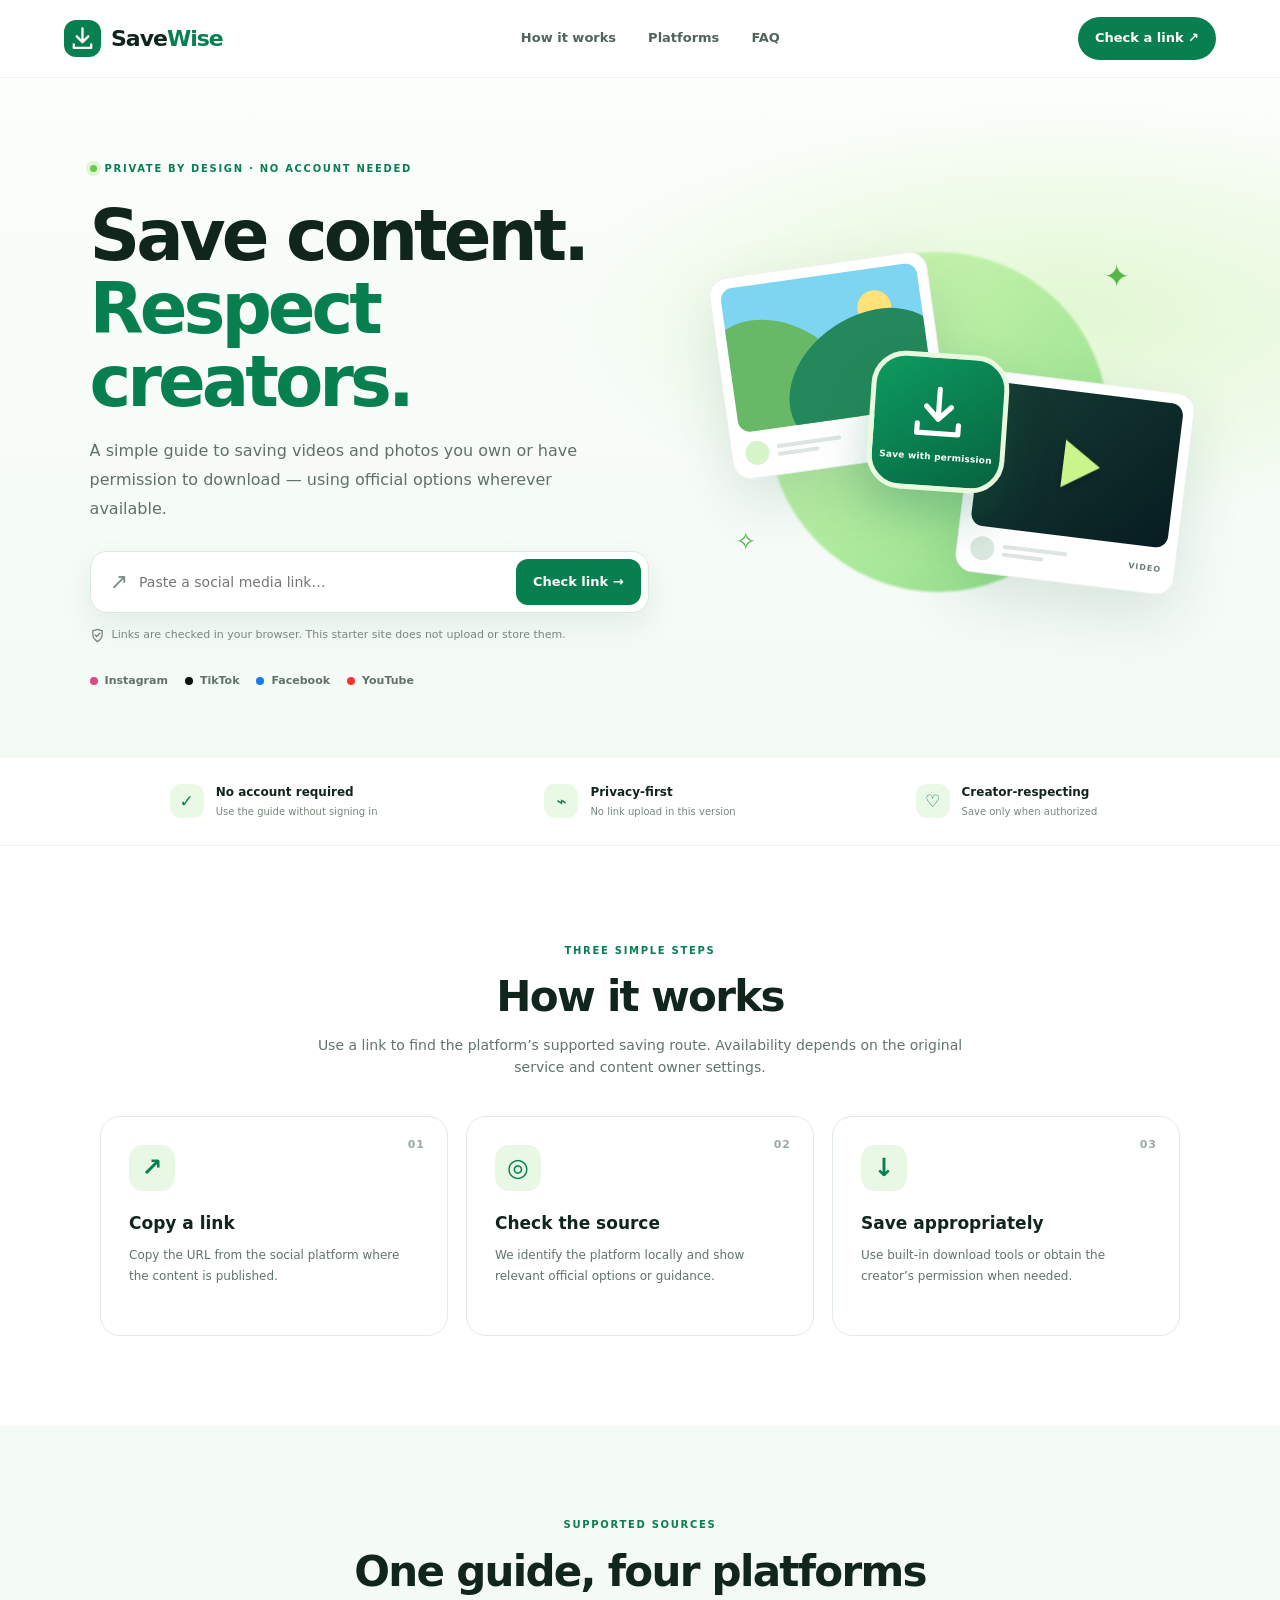
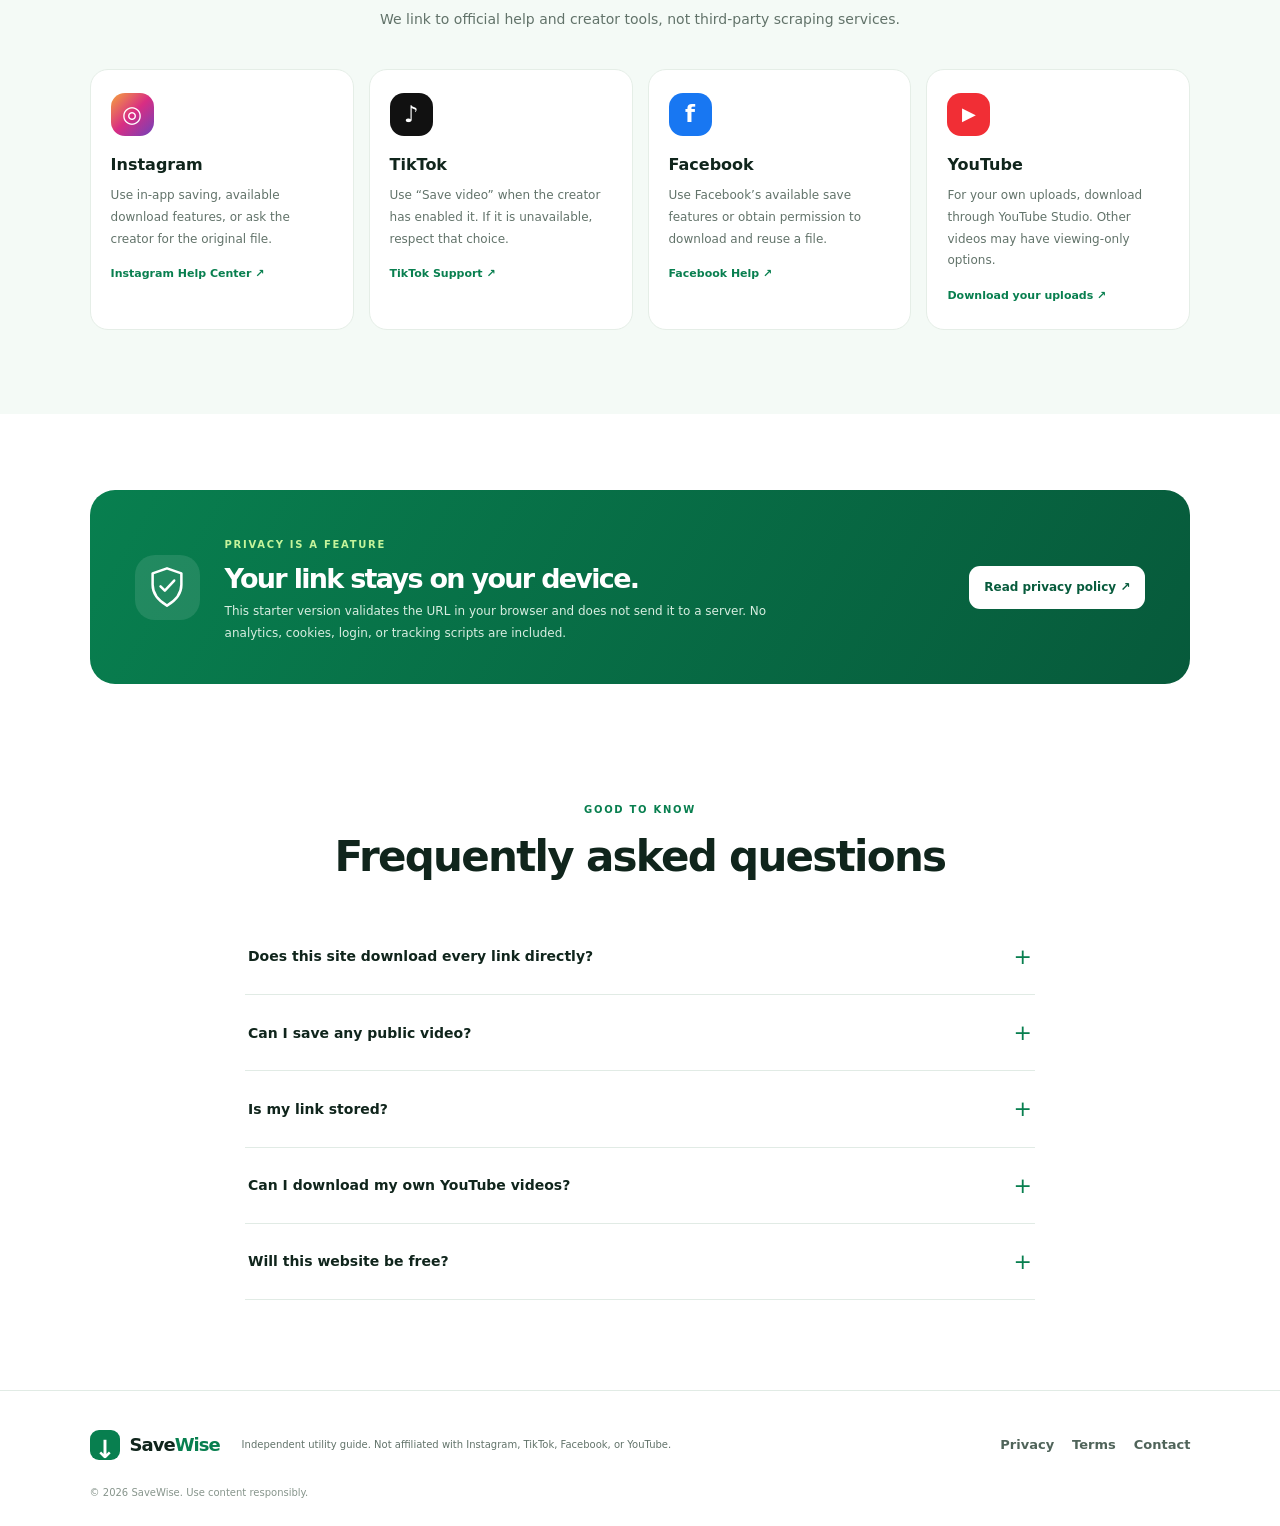
==== index.html @ 1399f12d "Add files via upload" ====
<!doctype html>
<html lang="en">
<head>
  <meta charset="utf-8">
  <meta name="viewport" content="width=device-width, initial-scale=1">
  <meta name="theme-color" content="#087f4f">
  <meta name="description" content="A privacy-first guide to saving social media content using official download options and creator-authorized methods.">
  <meta property="og:title" content="SaveWise — Social Media Save Guide">
  <meta property="og:description" content="Find official ways to save content you own or have permission to download.">
  <meta property="og:type" content="website">
  <title>SaveWise — Social Media Save Guide</title>
  <link rel="canonical" href="https://YOUR-PROJECT.pages.dev/">
  <link rel="icon" href="favicon.svg" type="image/svg+xml">
  <link rel="stylesheet" href="styles.css">
  <script src="app.js" defer></script>
</head>
<body>
  <a class="skip-link" href="#main">Skip to content</a>
  <header class="site-header">
    <a class="brand" href="/" aria-label="SaveWise home">
      <span class="brand-mark" aria-hidden="true"><svg viewBox="0 0 40 40"><path d="M20 6v19m-8-8 8 8 8-8M8 28v5h24v-5" fill="none" stroke="currentColor" stroke-width="3.2" stroke-linecap="round" stroke-linejoin="round"/></svg></span>
      <span>Save<span class="brand-accent">Wise</span></span>
    </a>
    <nav aria-label="Main navigation">
      <a href="#how">How it works</a><a href="#platforms">Platforms</a><a href="#faq">FAQ</a>
    </nav>
    <a class="header-cta" href="#save">Check a link <span aria-hidden="true">↗</span></a>
  </header>

  <main id="main">
    <section class="hero">
      <div class="hero-orb orb-one"></div><div class="hero-orb orb-two"></div>
      <div class="hero-content">
        <div class="eyebrow"><span class="status-dot"></span> PRIVATE BY DESIGN · NO ACCOUNT NEEDED</div>
        <h1>Save content.<br><span>Respect creators.</span></h1>
        <p class="hero-copy">A simple guide to saving videos and photos you own or have permission to download — using official options wherever available.</p>
        <form class="link-form" id="link-form" novalidate>
          <label class="sr-only" for="media-url">Paste a public social media URL</label>
          <span class="link-icon" aria-hidden="true">↗</span>
          <input id="media-url" name="url" type="url" inputmode="url" placeholder="Paste a social media link…" autocomplete="url" required>
          <button type="submit">Check link <span aria-hidden="true">→</span></button>
        </form>
        <p class="form-note"><svg viewBox="0 0 16 16" aria-hidden="true"><path d="M8 1.5 13 3v4c0 3.2-2 5.6-5 7.5C5 12.6 3 10.2 3 7V3l5-1.5Z" fill="none" stroke="currentColor" stroke-width="1.4"/><path d="m5.5 7.5 1.6 1.6 3.5-3.6" fill="none" stroke="currentColor" stroke-width="1.4" stroke-linecap="round"/></svg> Links are checked in your browser. This starter site does not upload or store them.</p>
        <div id="result" class="result-panel" role="status" aria-live="polite" hidden></div>
        <div class="platform-pills" aria-label="Supported platforms">
          <span><b class="platform-dot instagram"></b> Instagram</span><span><b class="platform-dot tiktok"></b> TikTok</span><span><b class="platform-dot facebook"></b> Facebook</span><span><b class="platform-dot youtube"></b> YouTube</span>
        </div>
      </div>
      <div class="hero-art" aria-hidden="true">
        <div class="art-glow"></div>
        <div class="floating-card card-photo"><div class="photo-scene"><span class="sun"></span><span class="hill hill-a"></span><span class="hill hill-b"></span></div><div class="card-caption"><span class="mini-avatar"></span><span><i></i><i></i></span><b>PHOTO</b></div></div>
        <div class="floating-card card-video"><div class="video-scene"><span class="play"></span></div><div class="card-caption"><span class="video-bars"></span><span><i></i><i></i></span><b>VIDEO</b></div></div>
        <div class="download-token"><svg viewBox="0 0 64 64"><path d="M32 9v29m-12-12 12 12 12-12M12 43v9h40v-9" fill="none" stroke="currentColor" stroke-width="5" stroke-linecap="round" stroke-linejoin="round"/></svg><span>Save with permission</span></div>
        <div class="spark spark-a">✦</div><div class="spark spark-b">✧</div>
      </div>
    </section>

    <section class="trust-strip" aria-label="Privacy commitments">
      <div><span class="trust-icon">✓</span><span><b>No account required</b><small>Use the guide without signing in</small></span></div>
      <div><span class="trust-icon">⌁</span><span><b>Privacy-first</b><small>No link upload in this version</small></span></div>
      <div><span class="trust-icon">♡</span><span><b>Creator-respecting</b><small>Save only when authorized</small></span></div>
    </section>

    <section class="section" id="how">
      <div class="section-heading"><span class="eyebrow">THREE SIMPLE STEPS</span><h2>How it works</h2><p>Use a link to find the platform’s supported saving route. Availability depends on the original service and content owner settings.</p></div>
      <div class="steps-grid">
        <article class="step-card"><div class="step-number">01</div><div class="step-icon">↗</div><h3>Copy a link</h3><p>Copy the URL from the social platform where the content is published.</p></article>
        <article class="step-card"><div class="step-number">02</div><div class="step-icon">◎</div><h3>Check the source</h3><p>We identify the platform locally and show relevant official options or guidance.</p></article>
        <article class="step-card"><div class="step-number">03</div><div class="step-icon">↓</div><h3>Save appropriately</h3><p>Use built-in download tools or obtain the creator’s permission when needed.</p></article>
      </div>
    </section>

    <section class="platform-section" id="platforms">
      <div class="section-heading"><span class="eyebrow">SUPPORTED SOURCES</span><h2>One guide, four platforms</h2><p>We link to official help and creator tools, not third-party scraping services.</p></div>
      <div class="platform-grid">
        <article class="platform-card"><div class="platform-logo insta">◎</div><h3>Instagram</h3><p>Use in-app saving, available download features, or ask the creator for the original file.</p><a href="https://help.instagram.com/" target="_blank" rel="noopener noreferrer">Instagram Help Center ↗</a></article>
        <article class="platform-card"><div class="platform-logo tik">♪</div><h3>TikTok</h3><p>Use “Save video” when the creator has enabled it. If it is unavailable, respect that choice.</p><a href="https://support.tiktok.com/" target="_blank" rel="noopener noreferrer">TikTok Support ↗</a></article>
        <article class="platform-card"><div class="platform-logo face">f</div><h3>Facebook</h3><p>Use Facebook’s available save features or obtain permission to download and reuse a file.</p><a href="https://www.facebook.com/help/" target="_blank" rel="noopener noreferrer">Facebook Help ↗</a></article>
        <article class="platform-card"><div class="platform-logo you">▶</div><h3>YouTube</h3><p>For your own uploads, download through YouTube Studio. Other videos may have viewing-only options.</p><a href="https://support.google.com/youtube/answer/56100" target="_blank" rel="noopener noreferrer">Download your uploads ↗</a></article>
      </div>
    </section>

    <section class="privacy-band">
      <div class="privacy-symbol"><svg viewBox="0 0 64 64" aria-hidden="true"><path d="M32 6 52 13v16c0 13-8 22-20 29C20 51 12 42 12 29V13L32 6Z" fill="none" stroke="currentColor" stroke-width="3.5" stroke-linejoin="round"/><path d="m23 31 6 6 13-14" fill="none" stroke="currentColor" stroke-width="3.5" stroke-linecap="round" stroke-linejoin="round"/></svg></div>
      <div><span class="eyebrow">PRIVACY IS A FEATURE</span><h2>Your link stays on your device.</h2><p>This starter version validates the URL in your browser and does not send it to a server. No analytics, cookies, login, or tracking scripts are included.</p></div>
      <a class="button button-light" href="privacy.html">Read privacy policy ↗</a>
    </section>

    <section class="section faq-section" id="faq">
      <div class="section-heading"><span class="eyebrow">GOOD TO KNOW</span><h2>Frequently asked questions</h2></div>
      <div class="faq-list">
        <details><summary>Does this site download every link directly?</summary><p>No. This starter version identifies supported domains and directs you to official saving options. It does not fetch media or bypass platform restrictions.</p></details>
        <details><summary>Can I save any public video?</summary><p>Public visibility does not automatically grant download or reuse rights. Follow the platform’s terms and copyright law, and get permission where required.</p></details>
        <details><summary>Is my link stored?</summary><p>This version checks the link locally in your browser. It does not send it to our application server or save it in local storage. Your hosting provider may process standard web request data when you visit the site.</p></details>
        <details><summary>Can I download my own YouTube videos?</summary><p>YouTube provides a download option for your own uploaded videos through YouTube Studio, subject to its current requirements.</p></details>
        <details><summary>Will this website be free?</summary><p>The code is free. Hosting is planned for Cloudflare Pages’ free plan, which is subject to Cloudflare’s current plan limits and terms. A custom domain is optional and usually costs money.</p></details>
      </div>
    </section>
  </main>

  <footer class="site-footer"><a class="brand footer-brand" href="/"><span class="brand-mark" aria-hidden="true">↓</span><span>Save<span class="brand-accent">Wise</span></span></a><p>Independent utility guide. Not affiliated with Instagram, TikTok, Facebook, or YouTube.</p><div class="footer-links"><a href="privacy.html">Privacy</a><a href="terms.html">Terms</a><a href="contact.html">Contact</a></div><small>© <span id="year"></span> SaveWise. Use content responsibly.</small></footer>
</body>
</html>
---- styles.css ----
:root{--green:#087f4f;--green-dark:#075b3c;--lime:#b7f56a;--ink:#10251c;--muted:#62736a;--line:#e1ebe5;--pale:#f4faf6;--white:#fff;--shadow:0 22px 60px rgba(8,79,49,.13)}*{box-sizing:border-box}html{scroll-behavior:smooth;scroll-padding-top:90px}body{margin:0;font-family:Inter,ui-sans-serif,system-ui,-apple-system,BlinkMacSystemFont,"Segoe UI",sans-serif;color:var(--ink);background:#fff;line-height:1.6}a{color:inherit}button,input{font:inherit}.skip-link{position:absolute;left:-9999px;top:8px;background:#fff;padding:10px;z-index:20}.skip-link:focus{left:8px}.site-header{height:78px;padding:0 max(5vw,24px);display:flex;align-items:center;justify-content:space-between;border-bottom:1px solid #edf2ee;background:rgba(255,255,255,.94);position:sticky;top:0;z-index:10;backdrop-filter:blur(14px)}.brand{display:flex;align-items:center;gap:10px;text-decoration:none;font-weight:850;font-size:22px;letter-spacing:-1px}.brand-mark{width:37px;height:37px;border-radius:12px;background:var(--green);color:#fff;display:grid;place-items:center;font-size:25px}.brand-mark svg{width:29px}.brand-accent{color:var(--green)}nav{display:flex;gap:32px}nav a,.footer-links a{font-size:13px;color:#50645a;text-decoration:none;font-weight:650}nav a:hover,.footer-links a:hover{color:var(--green)}.header-cta{background:var(--green);color:#fff;text-decoration:none;border-radius:999px;padding:11px 17px;font-size:13px;font-weight:750}.hero{min-height:590px;padding:76px max(7vw,24px) 68px;display:grid;grid-template-columns:1.05fr .95fr;align-items:center;gap:36px;position:relative;overflow:hidden;background:radial-gradient(ellipse at 83% 35%,#e2f8d2 0,transparent 34%),linear-gradient(180deg,#fbfefb,#f3faf5)}.hero-content{max-width:620px;position:relative;z-index:2}.eyebrow{font-size:10px;font-weight:850;letter-spacing:1.7px;color:var(--green);display:inline-flex;align-items:center;gap:8px}.status-dot{width:7px;height:7px;border-radius:50%;background:#69c84b;box-shadow:0 0 0 4px #dff5d8}.hero h1{font-size:clamp(43px,5.5vw,72px);letter-spacing:-4px;line-height:1.04;margin:20px 0 18px;font-weight:850}.hero h1 span{color:var(--green)}.hero-copy{font-size:16px;line-height:1.8;color:#607168;max-width:510px;margin:0 0 27px}.link-form{display:flex;align-items:center;gap:9px;background:#fff;padding:7px;border:1px solid #dce9df;border-radius:17px;box-shadow:0 12px 30px rgba(12,79,48,.08);max-width:570px}.link-icon{padding-left:12px;font-size:22px;color:#7a8c81}.link-form input{width:100%;min-width:0;border:0;outline:0;color:var(--ink);font-size:14px;background:transparent;padding:12px 2px}.link-form input:focus-visible{outline:2px solid #8cdaa1;outline-offset:3px;border-radius:4px}.link-form button{border:0;background:var(--green);color:#fff;border-radius:12px;padding:13px 17px;white-space:nowrap;font-size:13px;font-weight:750;cursor:pointer}.link-form button:hover{background:var(--green-dark)}.form-note{font-size:11px;color:#77877e;display:flex;gap:7px;align-items:center;margin:13px 0}.form-note svg{width:15px;height:15px;flex-shrink:0}.platform-pills{display:flex;gap:17px;flex-wrap:wrap;margin-top:28px}.platform-pills span{display:flex;align-items:center;gap:7px;font-size:11px;color:#617168;font-weight:700}.platform-dot{display:inline-block;width:8px;height:8px;border-radius:50%}.instagram{background:#d84985}.tiktok{background:#111}.facebook{background:#1877f2}.youtube{background:#f33}.result-panel{background:#fff;border:1px solid #d7e7dc;border-radius:14px;padding:16px;margin-top:15px;box-shadow:0 8px 24px #12331b0a;font-size:13px}.result-panel h3{margin:0 0 5px;font-size:16px}.result-panel p{color:#63736a;margin:0 0 12px}.result-actions{display:flex;gap:8px;flex-wrap:wrap}.result-actions a{display:inline-block;background:var(--green);color:#fff;border-radius:9px;text-decoration:none;padding:9px 12px;font-size:12px;font-weight:750}.result-actions button{background:#eff8f1;border:1px solid #d8e9dc;color:var(--green-dark);border-radius:9px;padding:9px 12px;cursor:pointer;font-size:12px}.hero-art{height:410px;position:relative;display:grid;place-items:center}.art-glow{width:340px;height:340px;border-radius:50%;background:linear-gradient(135deg,#d7f9b9,#8cdd86);filter:blur(1px);position:absolute}.floating-card{position:absolute;background:#fff;padding:10px;border:1px solid #edf1ed;border-radius:18px;box-shadow:var(--shadow);width:220px}.card-photo{top:47px;left:7%;transform:rotate(-8deg)}.card-video{right:1%;bottom:43px;transform:rotate(7deg)}.photo-scene{height:145px;border-radius:12px;overflow:hidden;background:linear-gradient(#7dd5f1 0 58%,#d6f0b7 58%);position:relative}.sun{position:absolute;width:34px;height:34px;background:#ffe278;border-radius:50%;right:30px;top:22px}.hill{position:absolute;bottom:-26px;width:170px;height:125px;border-radius:45% 55% 0 0;transform:rotate(35deg)}.hill-a{left:-35px;background:#68b967}.hill-b{right:-22px;background:#23885b;transform:rotate(-34deg)}.video-scene{height:145px;border-radius:12px;background:linear-gradient(135deg,#163c34,#071c21);display:grid;place-items:center}.play{width:0;height:0;border-top:24px solid transparent;border-bottom:24px solid transparent;border-left:37px solid #c9f58b;margin-left:9px;filter:drop-shadow(0 3px 5px #0004)}.card-caption{display:flex;align-items:center;gap:8px;padding:10px 3px 2px}.mini-avatar{width:24px;height:24px;background:#d7f3c9;border-radius:50%}.video-bars{width:24px;height:24px;background:#d9e9df;border-radius:50%}.card-caption span:nth-child(2){display:flex;flex-direction:column;gap:4px;flex:1}.card-caption i{display:block;height:4px;border-radius:4px;background:#dce5df;width:65px}.card-caption i+ i{width:42px}.card-caption b{font-size:8px;letter-spacing:1px;color:#6c7d73}.download-token{position:absolute;z-index:2;display:flex;flex-direction:column;align-items:center;gap:4px;justify-content:center;width:138px;height:138px;border-radius:34px;background:linear-gradient(145deg,#0d9c60,#06633f);border:5px solid #e8f9de;color:#fff;box-shadow:0 25px 45px #0a704b40;transform:rotate(4deg)}.download-token svg{width:66px;height:66px}.download-token span{font-size:9px;font-weight:800;letter-spacing:.2px}.spark{position:absolute;color:#54b747;font-size:31px}.spark-a{top:35px;right:12%}.spark-b{bottom:65px;left:10%;font-size:25px}.trust-strip{display:grid;grid-template-columns:repeat(3,1fr);padding:25px max(8vw,24px);gap:24px;border-bottom:1px solid #eaf0eb}.trust-strip>div{display:flex;gap:12px;align-items:center;justify-content:center}.trust-icon{width:34px;height:34px;border-radius:11px;background:#eaf8e6;color:var(--green);display:grid;place-items:center;font-weight:900;font-size:17px}.trust-strip b,.trust-strip small{display:block}.trust-strip b{font-size:12px}.trust-strip small{font-size:10px;color:#77877d;margin-top:2px}.section{padding:90px max(7vw,24px)}.section-heading{text-align:center;max-width:650px;margin:0 auto 38px}.section-heading h2,.privacy-band h2{font-size:clamp(30px,3.5vw,42px);letter-spacing:-1.7px;line-height:1.15;margin:12px 0}.section-heading p{font-size:14px;color:var(--muted);margin:0}.steps-grid{display:grid;grid-template-columns:repeat(3,1fr);gap:18px;max-width:1080px;margin:auto}.step-card{position:relative;border:1px solid var(--line);border-radius:20px;padding:28px;background:#fff;min-height:220px}.step-number{position:absolute;right:22px;top:19px;font-size:11px;color:#9aaba0;font-weight:800;letter-spacing:1px}.step-icon{width:46px;height:46px;border-radius:14px;background:#e8f8e5;color:var(--green);font-size:25px;display:grid;place-items:center;font-weight:800}.step-card h3{font-size:17px;margin:19px 0 7px}.step-card p,.platform-card p{font-size:12px;color:var(--muted);line-height:1.8;margin:0}.platform-section{background:var(--pale);padding:84px max(7vw,24px)}.platform-grid{display:grid;grid-template-columns:repeat(4,1fr);gap:15px;max-width:1120px;margin:auto}.platform-card{background:#fff;border:1px solid #e5eee7;border-radius:18px;padding:23px 20px;min-height:245px}.platform-logo{width:43px;height:43px;border-radius:14px;display:grid;place-items:center;font-size:23px;font-weight:900;color:#fff;margin-bottom:16px}.insta{background:linear-gradient(135deg,#f6a33c,#d82d83,#7042bb)}.tik{background:#111}.face{background:#1877f2}.you{background:#f12e35;font-size:18px}.platform-card h3{font-size:16px;margin:0 0 8px}.platform-card a{display:inline-block;color:var(--green);font-size:11px;font-weight:800;text-decoration:none;margin-top:15px}.platform-card a:hover{text-decoration:underline}.privacy-band{margin:76px max(7vw,24px);padding:40px 45px;background:linear-gradient(120deg,#087f4f,#075a3b);border-radius:25px;color:#fff;display:flex;align-items:center;gap:25px}.privacy-symbol{flex-shrink:0;width:65px;height:65px;border-radius:20px;background:#ffffff1b;display:grid;place-items:center}.privacy-symbol svg{width:46px}.privacy-band .eyebrow{color:#c5f49b}.privacy-band h2{font-size:27px;margin:7px 0}.privacy-band p{font-size:12px;line-height:1.8;color:#d8eee1;max-width:600px;margin:0}.button{display:inline-block;text-decoration:none;border-radius:11px;padding:12px 15px;font-size:12px;font-weight:800;white-space:nowrap}.button-light{background:#fff;color:var(--green-dark);margin-left:auto}.faq-section{padding-top:35px;padding-bottom:90px}.faq-list{max-width:790px;margin:auto}.faq-list details{border-bottom:1px solid var(--line);padding:20px 3px}.faq-list summary{cursor:pointer;font-weight:750;font-size:14px;list-style:none;display:flex;align-items:center;justify-content:space-between;gap:15px}.faq-list summary::-webkit-details-marker{display:none}.faq-list summary:after{content:"+";font-size:22px;color:var(--green);font-weight:400}.faq-list details[open] summary:after{content:"−"}.faq-list p{font-size:13px;color:var(--muted);line-height:1.8;max-width:700px}.site-footer{border-top:1px solid var(--line);padding:36px max(7vw,24px) 25px;display:flex;align-items:center;gap:22px;flex-wrap:wrap}.footer-brand{font-size:18px}.footer-brand .brand-mark{width:30px;height:30px;border-radius:9px}.site-footer p{font-size:10px;color:var(--muted);flex:1;min-width:200px}.footer-links{display:flex;gap:18px}.site-footer small{width:100%;color:#87958c;font-size:10px}.sr-only{position:absolute;width:1px;height:1px;padding:0;margin:-1px;overflow:hidden;clip:rect(0,0,0,0);white-space:nowrap;border:0}.hero-orb{display:none}body.legal-page main{max-width:850px;margin:auto;padding:60px 24px 90px}body.legal-page h1{font-size:clamp(36px,5vw,54px);letter-spacing:-2px}body.legal-page h2{margin-top:32px;font-size:22px}body.legal-page p,body.legal-page li{color:#52675b;line-height:1.85;font-size:14px}body.legal-page .back-home{color:var(--green);font-weight:800;text-decoration:none}@media(max-width:900px){.hero{grid-template-columns:1fr;padding-top:60px}.hero-content{max-width:720px;margin:auto;width:100%}.hero-art{height:340px;max-width:560px;width:100%;margin:auto}.card-photo{left:12%}.card-video{right:10%}.platform-grid{grid-template-columns:repeat(2,1fr)}.privacy-band{flex-wrap:wrap}.button-light{margin-left:90px}}@media(max-width:600px){.site-header{height:66px;padding:0 18px}.brand{font-size:19px}.brand-mark{width:33px;height:33px}nav{display:none}.header-cta{font-size:11px;padding:9px 12px}.hero{padding:49px 20px 42px;gap:15px;min-height:0}.hero h1{font-size:48px;letter-spacing:-2.8px}.hero-copy{font-size:14px}.link-form{gap:5px;border-radius:14px}.link-form input{font-size:12px}.link-form button{padding:12px 11px;font-size:11px}.platform-pills{gap:12px}.hero-art{height:285px;transform:scale(.92);transform-origin:top center;margin-bottom:-15px}.art-glow{width:260px;height:260px}.floating-card{width:175px;padding:7px;border-radius:14px}.photo-scene,.video-scene{height:112px}.card-photo{top:35px;left:0}.card-video{right:0;bottom:24px}.download-token{width:112px;height:112px;border-radius:28px}.download-token svg{width:51px}.download-token span{font-size:7px}.trust-strip{grid-template-columns:1fr;padding:22px 26px;gap:16px}.trust-strip>div{justify-content:flex-start}.section,.platform-section{padding:65px 20px}.section-heading{margin-bottom:27px}.steps-grid{grid-template-columns:1fr;gap:12px}.step-card{min-height:0;padding:22px}.step-card h3{margin-top:13px}.platform-grid{grid-template-columns:1fr 1fr;gap:10px}.platform-card{padding:17px 14px;min-height:260px}.platform-card p{font-size:11px}.platform-card a{font-size:10px}.privacy-band{margin:30px 18px;padding:26px 22px;gap:14px;border-radius:20px}.privacy-symbol{width:49px;height:49px;border-radius:14px}.privacy-symbol svg{width:34px}.privacy-band h2{font-size:23px}.privacy-band p{font-size:11px}.button-light{margin:0}.faq-section{padding-top:25px}.site-footer{padding:30px 20px;gap:12px}.site-footer p{order:3;flex-basis:100%;margin:0}.footer-links{margin-left:auto}.site-footer small{order:4}}@media(prefers-reduced-motion:reduce){html{scroll-behavior:auto}*,*:before,*:after{animation:none!important;transition:none!important}}
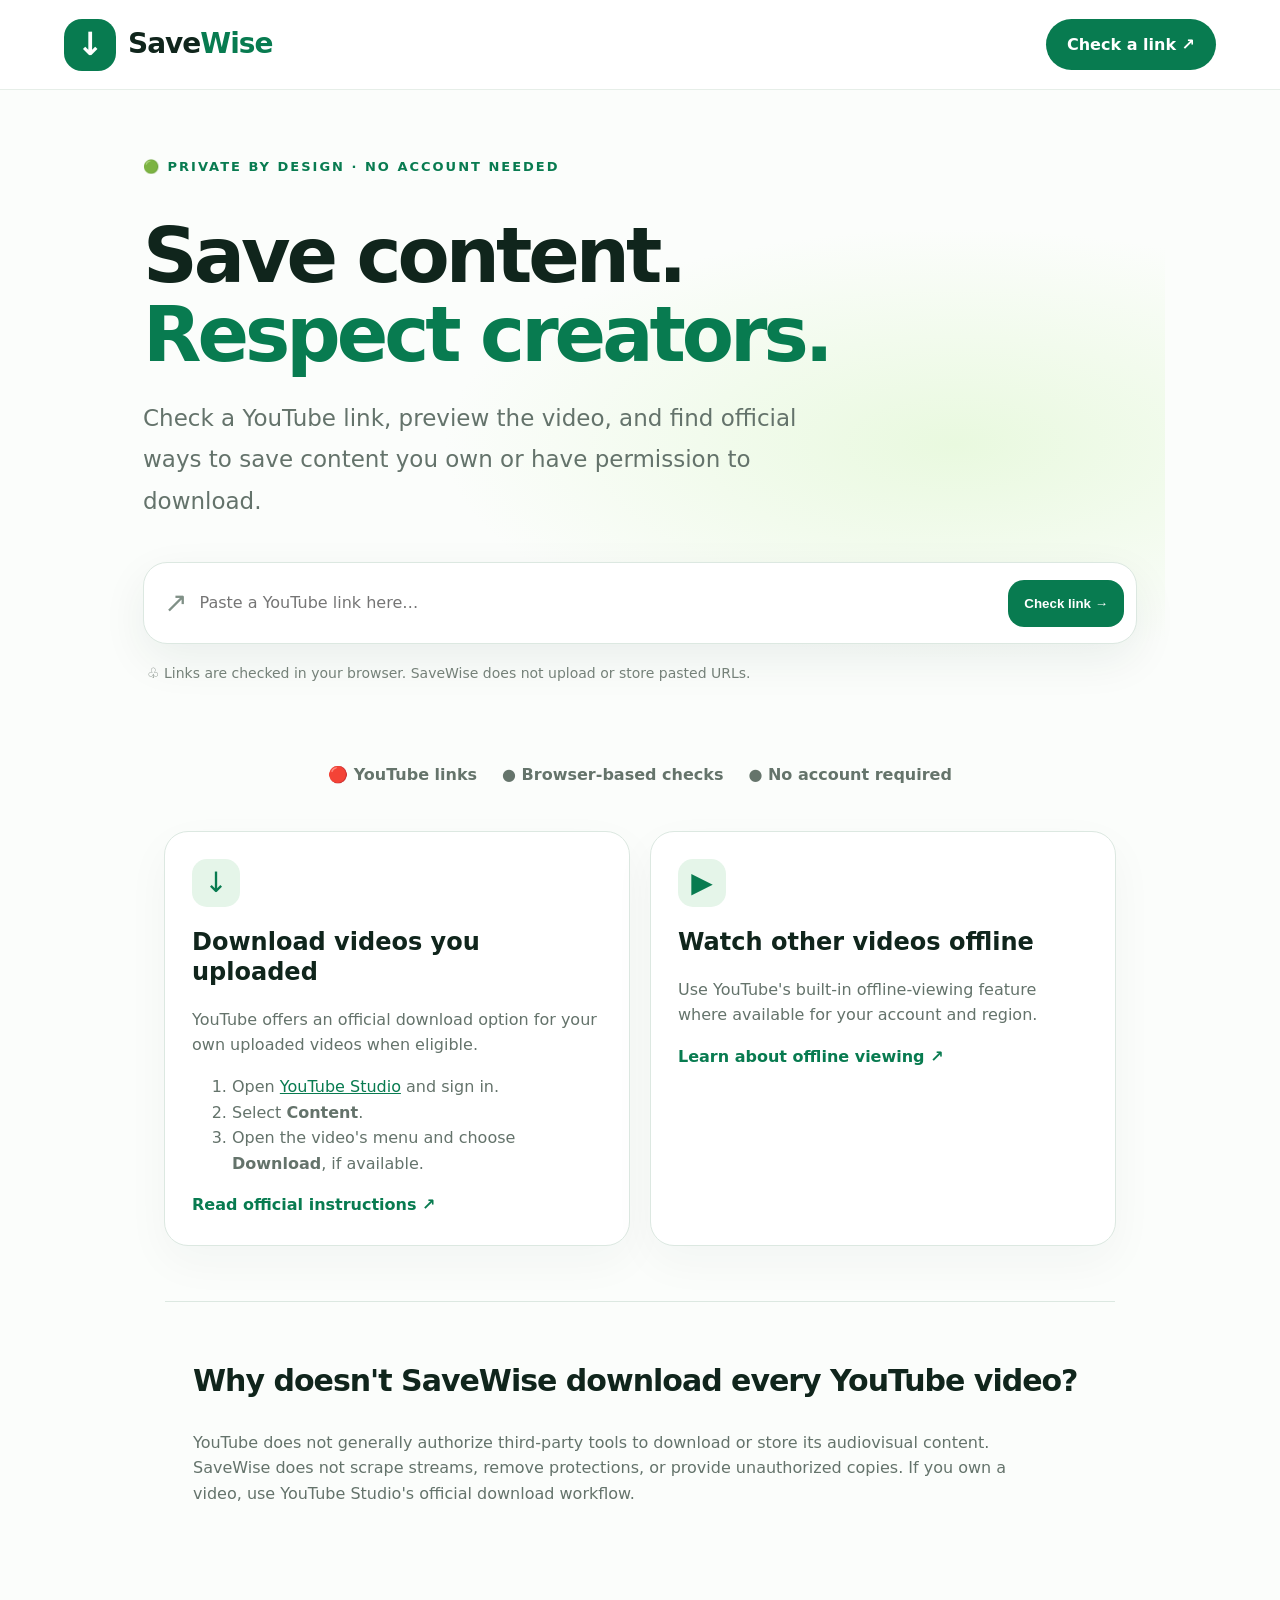
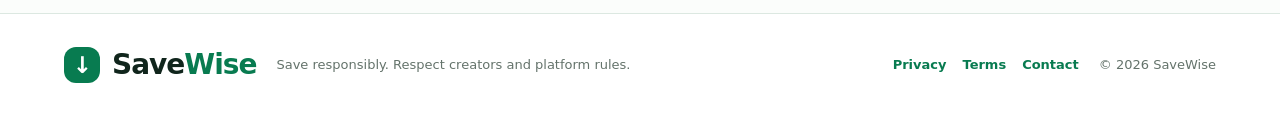
==== commit 65003c48: "Add files via upload" ====
--- a/index.html
+++ b/index.html
@@ -1,103 +1,12 @@
 <!doctype html>
-<html lang="en">
-<head>
-  <meta charset="utf-8">
-  <meta name="viewport" content="width=device-width, initial-scale=1">
-  <meta name="theme-color" content="#087f4f">
-  <meta name="description" content="A privacy-first guide to saving social media content using official download options and creator-authorized methods.">
-  <meta property="og:title" content="SaveWise — Social Media Save Guide">
-  <meta property="og:description" content="Find official ways to save content you own or have permission to download.">
-  <meta property="og:type" content="website">
-  <title>SaveWise — Social Media Save Guide</title>
-  <link rel="canonical" href="https://YOUR-PROJECT.pages.dev/">
-  <link rel="icon" href="favicon.svg" type="image/svg+xml">
-  <link rel="stylesheet" href="styles.css">
-  <script src="app.js" defer></script>
-</head>
+<html lang="en"><head><meta charset="utf-8"><meta name="viewport" content="width=device-width,initial-scale=1"><meta name="theme-color" content="#087b50"><meta name="description" content="Check YouTube links, preview videos, and find official ways to save videos you own."><title>SaveWise — YouTube Video Helper</title><link rel="stylesheet" href="styles.css"><link rel="icon" href="favicon.svg"></head>
 <body>
-  <a class="skip-link" href="#main">Skip to content</a>
-  <header class="site-header">
-    <a class="brand" href="/" aria-label="SaveWise home">
-      <span class="brand-mark" aria-hidden="true"><svg viewBox="0 0 40 40"><path d="M20 6v19m-8-8 8 8 8-8M8 28v5h24v-5" fill="none" stroke="currentColor" stroke-width="3.2" stroke-linecap="round" stroke-linejoin="round"/></svg></span>
-      <span>Save<span class="brand-accent">Wise</span></span>
-    </a>
-    <nav aria-label="Main navigation">
-      <a href="#how">How it works</a><a href="#platforms">Platforms</a><a href="#faq">FAQ</a>
-    </nav>
-    <a class="header-cta" href="#save">Check a link <span aria-hidden="true">↗</span></a>
-  </header>
-
-  <main id="main">
-    <section class="hero">
-      <div class="hero-orb orb-one"></div><div class="hero-orb orb-two"></div>
-      <div class="hero-content">
-        <div class="eyebrow"><span class="status-dot"></span> PRIVATE BY DESIGN · NO ACCOUNT NEEDED</div>
-        <h1>Save content.<br><span>Respect creators.</span></h1>
-        <p class="hero-copy">A simple guide to saving videos and photos you own or have permission to download — using official options wherever available.</p>
-        <form class="link-form" id="link-form" novalidate>
-          <label class="sr-only" for="media-url">Paste a public social media URL</label>
-          <span class="link-icon" aria-hidden="true">↗</span>
-          <input id="media-url" name="url" type="url" inputmode="url" placeholder="Paste a social media link…" autocomplete="url" required>
-          <button type="submit">Check link <span aria-hidden="true">→</span></button>
-        </form>
-        <p class="form-note"><svg viewBox="0 0 16 16" aria-hidden="true"><path d="M8 1.5 13 3v4c0 3.2-2 5.6-5 7.5C5 12.6 3 10.2 3 7V3l5-1.5Z" fill="none" stroke="currentColor" stroke-width="1.4"/><path d="m5.5 7.5 1.6 1.6 3.5-3.6" fill="none" stroke="currentColor" stroke-width="1.4" stroke-linecap="round"/></svg> Links are checked in your browser. This starter site does not upload or store them.</p>
-        <div id="result" class="result-panel" role="status" aria-live="polite" hidden></div>
-        <div class="platform-pills" aria-label="Supported platforms">
-          <span><b class="platform-dot instagram"></b> Instagram</span><span><b class="platform-dot tiktok"></b> TikTok</span><span><b class="platform-dot facebook"></b> Facebook</span><span><b class="platform-dot youtube"></b> YouTube</span>
-        </div>
-      </div>
-      <div class="hero-art" aria-hidden="true">
-        <div class="art-glow"></div>
-        <div class="floating-card card-photo"><div class="photo-scene"><span class="sun"></span><span class="hill hill-a"></span><span class="hill hill-b"></span></div><div class="card-caption"><span class="mini-avatar"></span><span><i></i><i></i></span><b>PHOTO</b></div></div>
-        <div class="floating-card card-video"><div class="video-scene"><span class="play"></span></div><div class="card-caption"><span class="video-bars"></span><span><i></i><i></i></span><b>VIDEO</b></div></div>
-        <div class="download-token"><svg viewBox="0 0 64 64"><path d="M32 9v29m-12-12 12 12 12-12M12 43v9h40v-9" fill="none" stroke="currentColor" stroke-width="5" stroke-linecap="round" stroke-linejoin="round"/></svg><span>Save with permission</span></div>
-        <div class="spark spark-a">✦</div><div class="spark spark-b">✧</div>
-      </div>
-    </section>
-
-    <section class="trust-strip" aria-label="Privacy commitments">
-      <div><span class="trust-icon">✓</span><span><b>No account required</b><small>Use the guide without signing in</small></span></div>
-      <div><span class="trust-icon">⌁</span><span><b>Privacy-first</b><small>No link upload in this version</small></span></div>
-      <div><span class="trust-icon">♡</span><span><b>Creator-respecting</b><small>Save only when authorized</small></span></div>
-    </section>
-
-    <section class="section" id="how">
-      <div class="section-heading"><span class="eyebrow">THREE SIMPLE STEPS</span><h2>How it works</h2><p>Use a link to find the platform’s supported saving route. Availability depends on the original service and content owner settings.</p></div>
-      <div class="steps-grid">
-        <article class="step-card"><div class="step-number">01</div><div class="step-icon">↗</div><h3>Copy a link</h3><p>Copy the URL from the social platform where the content is published.</p></article>
-        <article class="step-card"><div class="step-number">02</div><div class="step-icon">◎</div><h3>Check the source</h3><p>We identify the platform locally and show relevant official options or guidance.</p></article>
-        <article class="step-card"><div class="step-number">03</div><div class="step-icon">↓</div><h3>Save appropriately</h3><p>Use built-in download tools or obtain the creator’s permission when needed.</p></article>
-      </div>
-    </section>
-
-    <section class="platform-section" id="platforms">
-      <div class="section-heading"><span class="eyebrow">SUPPORTED SOURCES</span><h2>One guide, four platforms</h2><p>We link to official help and creator tools, not third-party scraping services.</p></div>
-      <div class="platform-grid">
-        <article class="platform-card"><div class="platform-logo insta">◎</div><h3>Instagram</h3><p>Use in-app saving, available download features, or ask the creator for the original file.</p><a href="https://help.instagram.com/" target="_blank" rel="noopener noreferrer">Instagram Help Center ↗</a></article>
-        <article class="platform-card"><div class="platform-logo tik">♪</div><h3>TikTok</h3><p>Use “Save video” when the creator has enabled it. If it is unavailable, respect that choice.</p><a href="https://support.tiktok.com/" target="_blank" rel="noopener noreferrer">TikTok Support ↗</a></article>
-        <article class="platform-card"><div class="platform-logo face">f</div><h3>Facebook</h3><p>Use Facebook’s available save features or obtain permission to download and reuse a file.</p><a href="https://www.facebook.com/help/" target="_blank" rel="noopener noreferrer">Facebook Help ↗</a></article>
-        <article class="platform-card"><div class="platform-logo you">▶</div><h3>YouTube</h3><p>For your own uploads, download through YouTube Studio. Other videos may have viewing-only options.</p><a href="https://support.google.com/youtube/answer/56100" target="_blank" rel="noopener noreferrer">Download your uploads ↗</a></article>
-      </div>
-    </section>
-
-    <section class="privacy-band">
-      <div class="privacy-symbol"><svg viewBox="0 0 64 64" aria-hidden="true"><path d="M32 6 52 13v16c0 13-8 22-20 29C20 51 12 42 12 29V13L32 6Z" fill="none" stroke="currentColor" stroke-width="3.5" stroke-linejoin="round"/><path d="m23 31 6 6 13-14" fill="none" stroke="currentColor" stroke-width="3.5" stroke-linecap="round" stroke-linejoin="round"/></svg></div>
-      <div><span class="eyebrow">PRIVACY IS A FEATURE</span><h2>Your link stays on your device.</h2><p>This starter version validates the URL in your browser and does not send it to a server. No analytics, cookies, login, or tracking scripts are included.</p></div>
-      <a class="button button-light" href="privacy.html">Read privacy policy ↗</a>
-    </section>
-
-    <section class="section faq-section" id="faq">
-      <div class="section-heading"><span class="eyebrow">GOOD TO KNOW</span><h2>Frequently asked questions</h2></div>
-      <div class="faq-list">
-        <details><summary>Does this site download every link directly?</summary><p>No. This starter version identifies supported domains and directs you to official saving options. It does not fetch media or bypass platform restrictions.</p></details>
-        <details><summary>Can I save any public video?</summary><p>Public visibility does not automatically grant download or reuse rights. Follow the platform’s terms and copyright law, and get permission where required.</p></details>
-        <details><summary>Is my link stored?</summary><p>This version checks the link locally in your browser. It does not send it to our application server or save it in local storage. Your hosting provider may process standard web request data when you visit the site.</p></details>
-        <details><summary>Can I download my own YouTube videos?</summary><p>YouTube provides a download option for your own uploaded videos through YouTube Studio, subject to its current requirements.</p></details>
-        <details><summary>Will this website be free?</summary><p>The code is free. Hosting is planned for Cloudflare Pages’ free plan, which is subject to Cloudflare’s current plan limits and terms. A custom domain is optional and usually costs money.</p></details>
-      </div>
-    </section>
-  </main>
-
-  <footer class="site-footer"><a class="brand footer-brand" href="/"><span class="brand-mark" aria-hidden="true">↓</span><span>Save<span class="brand-accent">Wise</span></span></a><p>Independent utility guide. Not affiliated with Instagram, TikTok, Facebook, or YouTube.</p><div class="footer-links"><a href="privacy.html">Privacy</a><a href="terms.html">Terms</a><a href="contact.html">Contact</a></div><small>© <span id="year"></span> SaveWise. Use content responsibly.</small></footer>
-</body>
-</html>
+<header class="topbar"><a class="brand" href="./"><span class="logo">↓</span><span>Save<span class="green">Wise</span></span></a><a class="pill" href="#checker">Check a link ↗</a></header>
+<main><section class="hero"><p class="eyebrow">🟢 PRIVATE BY DESIGN · NO ACCOUNT NEEDED</p><h1>Save content.<br><span class="green">Respect creators.</span></h1><p class="intro">Check a YouTube link, preview the video, and find official ways to save content you own or have permission to download.</p>
+<form id="checker" class="checker"><span class="arrow">↗</span><label class="sr" for="url">YouTube URL</label><input id="url" type="url" placeholder="Paste a YouTube link here…" required><button>Check link →</button></form><p class="privacy">♧ Links are checked in your browser. SaveWise does not upload or store pasted URLs.</p>
+<section id="result" class="result" hidden aria-live="polite"><h2 id="title">YouTube link recognized</h2><p id="message"></p><div id="preview-wrap" class="preview" hidden><iframe id="preview" title="YouTube video preview" referrerpolicy="strict-origin-when-cross-origin" allow="accelerometer; autoplay; clipboard-write; encrypted-media; gyroscope; picture-in-picture; web-share" allowfullscreen></iframe></div><div class="actions"><a id="open" class="button" target="_blank" rel="noopener noreferrer">Open on YouTube ↗</a><a class="button pale" href="https://support.google.com/youtube/answer/56100" target="_blank" rel="noopener noreferrer">Official download help ↗</a></div><p class="small">This site does not extract YouTube streams or bypass restrictions.</p></section></section>
+<div class="strip"><span>🔴 YouTube links</span><span>● Browser-based checks</span><span>● No account required</span></div>
+<section class="cards"><article><div class="icon">↓</div><h2>Download videos you uploaded</h2><p>YouTube offers an official download option for your own uploaded videos when eligible.</p><ol><li>Open <a href="https://studio.youtube.com/" target="_blank" rel="noopener">YouTube Studio</a> and sign in.</li><li>Select <b>Content</b>.</li><li>Open the video's menu and choose <b>Download</b>, if available.</li></ol><a class="link" href="https://support.google.com/youtube/answer/56100" target="_blank" rel="noopener">Read official instructions ↗</a></article>
+<article><div class="icon">▶</div><h2>Watch other videos offline</h2><p>Use YouTube's built-in offline-viewing feature where available for your account and region.</p><a class="link" href="https://support.google.com/youtube/answer/11977233" target="_blank" rel="noopener">Learn about offline viewing ↗</a></article></section>
+<section class="faq"><h2>Why doesn't SaveWise download every YouTube video?</h2><p>YouTube does not generally authorize third-party tools to download or store its audiovisual content. SaveWise does not scrape streams, remove protections, or provide unauthorized copies. If you own a video, use YouTube Studio's official download workflow.</p></section></main>
+<footer><a class="brand" href="./"><span class="logo smalllogo">↓</span><span>Save<span class="green">Wise</span></span></a><p>Save responsibly. Respect creators and platform rules.</p><nav><a href="privacy.html">Privacy</a><a href="terms.html">Terms</a><a href="contact.html">Contact</a></nav><small>© 2026 SaveWise</small></footer><script src="app.js"></script></body></html>
--- a/styles.css
+++ b/styles.css
@@ -1 +1 @@
-:root{--green:#087f4f;--green-dark:#075b3c;--lime:#b7f56a;--ink:#10251c;--muted:#62736a;--line:#e1ebe5;--pale:#f4faf6;--white:#fff;--shadow:0 22px 60px rgba(8,79,49,.13)}*{box-sizing:border-box}html{scroll-behavior:smooth;scroll-padding-top:90px}body{margin:0;font-family:Inter,ui-sans-serif,system-ui,-apple-system,BlinkMacSystemFont,"Segoe UI",sans-serif;color:var(--ink);background:#fff;line-height:1.6}a{color:inherit}button,input{font:inherit}.skip-link{position:absolute;left:-9999px;top:8px;background:#fff;padding:10px;z-index:20}.skip-link:focus{left:8px}.site-header{height:78px;padding:0 max(5vw,24px);display:flex;align-items:center;justify-content:space-between;border-bottom:1px solid #edf2ee;background:rgba(255,255,255,.94);position:sticky;top:0;z-index:10;backdrop-filter:blur(14px)}.brand{display:flex;align-items:center;gap:10px;text-decoration:none;font-weight:850;font-size:22px;letter-spacing:-1px}.brand-mark{width:37px;height:37px;border-radius:12px;background:var(--green);color:#fff;display:grid;place-items:center;font-size:25px}.brand-mark svg{width:29px}.brand-accent{color:var(--green)}nav{display:flex;gap:32px}nav a,.footer-links a{font-size:13px;color:#50645a;text-decoration:none;font-weight:650}nav a:hover,.footer-links a:hover{color:var(--green)}.header-cta{background:var(--green);color:#fff;text-decoration:none;border-radius:999px;padding:11px 17px;font-size:13px;font-weight:750}.hero{min-height:590px;padding:76px max(7vw,24px) 68px;display:grid;grid-template-columns:1.05fr .95fr;align-items:center;gap:36px;position:relative;overflow:hidden;background:radial-gradient(ellipse at 83% 35%,#e2f8d2 0,transparent 34%),linear-gradient(180deg,#fbfefb,#f3faf5)}.hero-content{max-width:620px;position:relative;z-index:2}.eyebrow{font-size:10px;font-weight:850;letter-spacing:1.7px;color:var(--green);display:inline-flex;align-items:center;gap:8px}.status-dot{width:7px;height:7px;border-radius:50%;background:#69c84b;box-shadow:0 0 0 4px #dff5d8}.hero h1{font-size:clamp(43px,5.5vw,72px);letter-spacing:-4px;line-height:1.04;margin:20px 0 18px;font-weight:850}.hero h1 span{color:var(--green)}.hero-copy{font-size:16px;line-height:1.8;color:#607168;max-width:510px;margin:0 0 27px}.link-form{display:flex;align-items:center;gap:9px;background:#fff;padding:7px;border:1px solid #dce9df;border-radius:17px;box-shadow:0 12px 30px rgba(12,79,48,.08);max-width:570px}.link-icon{padding-left:12px;font-size:22px;color:#7a8c81}.link-form input{width:100%;min-width:0;border:0;outline:0;color:var(--ink);font-size:14px;background:transparent;padding:12px 2px}.link-form input:focus-visible{outline:2px solid #8cdaa1;outline-offset:3px;border-radius:4px}.link-form button{border:0;background:var(--green);color:#fff;border-radius:12px;padding:13px 17px;white-space:nowrap;font-size:13px;font-weight:750;cursor:pointer}.link-form button:hover{background:var(--green-dark)}.form-note{font-size:11px;color:#77877e;display:flex;gap:7px;align-items:center;margin:13px 0}.form-note svg{width:15px;height:15px;flex-shrink:0}.platform-pills{display:flex;gap:17px;flex-wrap:wrap;margin-top:28px}.platform-pills span{display:flex;align-items:center;gap:7px;font-size:11px;color:#617168;font-weight:700}.platform-dot{display:inline-block;width:8px;height:8px;border-radius:50%}.instagram{background:#d84985}.tiktok{background:#111}.facebook{background:#1877f2}.youtube{background:#f33}.result-panel{background:#fff;border:1px solid #d7e7dc;border-radius:14px;padding:16px;margin-top:15px;box-shadow:0 8px 24px #12331b0a;font-size:13px}.result-panel h3{margin:0 0 5px;font-size:16px}.result-panel p{color:#63736a;margin:0 0 12px}.result-actions{display:flex;gap:8px;flex-wrap:wrap}.result-actions a{display:inline-block;background:var(--green);color:#fff;border-radius:9px;text-decoration:none;padding:9px 12px;font-size:12px;font-weight:750}.result-actions button{background:#eff8f1;border:1px solid #d8e9dc;color:var(--green-dark);border-radius:9px;padding:9px 12px;cursor:pointer;font-size:12px}.hero-art{height:410px;position:relative;display:grid;place-items:center}.art-glow{width:340px;height:340px;border-radius:50%;background:linear-gradient(135deg,#d7f9b9,#8cdd86);filter:blur(1px);position:absolute}.floating-card{position:absolute;background:#fff;padding:10px;border:1px solid #edf1ed;border-radius:18px;box-shadow:var(--shadow);width:220px}.card-photo{top:47px;left:7%;transform:rotate(-8deg)}.card-video{right:1%;bottom:43px;transform:rotate(7deg)}.photo-scene{height:145px;border-radius:12px;overflow:hidden;background:linear-gradient(#7dd5f1 0 58%,#d6f0b7 58%);position:relative}.sun{position:absolute;width:34px;height:34px;background:#ffe278;border-radius:50%;right:30px;top:22px}.hill{position:absolute;bottom:-26px;width:170px;height:125px;border-radius:45% 55% 0 0;transform:rotate(35deg)}.hill-a{left:-35px;background:#68b967}.hill-b{right:-22px;background:#23885b;transform:rotate(-34deg)}.video-scene{height:145px;border-radius:12px;background:linear-gradient(135deg,#163c34,#071c21);display:grid;place-items:center}.play{width:0;height:0;border-top:24px solid transparent;border-bottom:24px solid transparent;border-left:37px solid #c9f58b;margin-left:9px;filter:drop-shadow(0 3px 5px #0004)}.card-caption{display:flex;align-items:center;gap:8px;padding:10px 3px 2px}.mini-avatar{width:24px;height:24px;background:#d7f3c9;border-radius:50%}.video-bars{width:24px;height:24px;background:#d9e9df;border-radius:50%}.card-caption span:nth-child(2){display:flex;flex-direction:column;gap:4px;flex:1}.card-caption i{display:block;height:4px;border-radius:4px;background:#dce5df;width:65px}.card-caption i+ i{width:42px}.card-caption b{font-size:8px;letter-spacing:1px;color:#6c7d73}.download-token{position:absolute;z-index:2;display:flex;flex-direction:column;align-items:center;gap:4px;justify-content:center;width:138px;height:138px;border-radius:34px;background:linear-gradient(145deg,#0d9c60,#06633f);border:5px solid #e8f9de;color:#fff;box-shadow:0 25px 45px #0a704b40;transform:rotate(4deg)}.download-token svg{width:66px;height:66px}.download-token span{font-size:9px;font-weight:800;letter-spacing:.2px}.spark{position:absolute;color:#54b747;font-size:31px}.spark-a{top:35px;right:12%}.spark-b{bottom:65px;left:10%;font-size:25px}.trust-strip{display:grid;grid-template-columns:repeat(3,1fr);padding:25px max(8vw,24px);gap:24px;border-bottom:1px solid #eaf0eb}.trust-strip>div{display:flex;gap:12px;align-items:center;justify-content:center}.trust-icon{width:34px;height:34px;border-radius:11px;background:#eaf8e6;color:var(--green);display:grid;place-items:center;font-weight:900;font-size:17px}.trust-strip b,.trust-strip small{display:block}.trust-strip b{font-size:12px}.trust-strip small{font-size:10px;color:#77877d;margin-top:2px}.section{padding:90px max(7vw,24px)}.section-heading{text-align:center;max-width:650px;margin:0 auto 38px}.section-heading h2,.privacy-band h2{font-size:clamp(30px,3.5vw,42px);letter-spacing:-1.7px;line-height:1.15;margin:12px 0}.section-heading p{font-size:14px;color:var(--muted);margin:0}.steps-grid{display:grid;grid-template-columns:repeat(3,1fr);gap:18px;max-width:1080px;margin:auto}.step-card{position:relative;border:1px solid var(--line);border-radius:20px;padding:28px;background:#fff;min-height:220px}.step-number{position:absolute;right:22px;top:19px;font-size:11px;color:#9aaba0;font-weight:800;letter-spacing:1px}.step-icon{width:46px;height:46px;border-radius:14px;background:#e8f8e5;color:var(--green);font-size:25px;display:grid;place-items:center;font-weight:800}.step-card h3{font-size:17px;margin:19px 0 7px}.step-card p,.platform-card p{font-size:12px;color:var(--muted);line-height:1.8;margin:0}.platform-section{background:var(--pale);padding:84px max(7vw,24px)}.platform-grid{display:grid;grid-template-columns:repeat(4,1fr);gap:15px;max-width:1120px;margin:auto}.platform-card{background:#fff;border:1px solid #e5eee7;border-radius:18px;padding:23px 20px;min-height:245px}.platform-logo{width:43px;height:43px;border-radius:14px;display:grid;place-items:center;font-size:23px;font-weight:900;color:#fff;margin-bottom:16px}.insta{background:linear-gradient(135deg,#f6a33c,#d82d83,#7042bb)}.tik{background:#111}.face{background:#1877f2}.you{background:#f12e35;font-size:18px}.platform-card h3{font-size:16px;margin:0 0 8px}.platform-card a{display:inline-block;color:var(--green);font-size:11px;font-weight:800;text-decoration:none;margin-top:15px}.platform-card a:hover{text-decoration:underline}.privacy-band{margin:76px max(7vw,24px);padding:40px 45px;background:linear-gradient(120deg,#087f4f,#075a3b);border-radius:25px;color:#fff;display:flex;align-items:center;gap:25px}.privacy-symbol{flex-shrink:0;width:65px;height:65px;border-radius:20px;background:#ffffff1b;display:grid;place-items:center}.privacy-symbol svg{width:46px}.privacy-band .eyebrow{color:#c5f49b}.privacy-band h2{font-size:27px;margin:7px 0}.privacy-band p{font-size:12px;line-height:1.8;color:#d8eee1;max-width:600px;margin:0}.button{display:inline-block;text-decoration:none;border-radius:11px;padding:12px 15px;font-size:12px;font-weight:800;white-space:nowrap}.button-light{background:#fff;color:var(--green-dark);margin-left:auto}.faq-section{padding-top:35px;padding-bottom:90px}.faq-list{max-width:790px;margin:auto}.faq-list details{border-bottom:1px solid var(--line);padding:20px 3px}.faq-list summary{cursor:pointer;font-weight:750;font-size:14px;list-style:none;display:flex;align-items:center;justify-content:space-between;gap:15px}.faq-list summary::-webkit-details-marker{display:none}.faq-list summary:after{content:"+";font-size:22px;color:var(--green);font-weight:400}.faq-list details[open] summary:after{content:"−"}.faq-list p{font-size:13px;color:var(--muted);line-height:1.8;max-width:700px}.site-footer{border-top:1px solid var(--line);padding:36px max(7vw,24px) 25px;display:flex;align-items:center;gap:22px;flex-wrap:wrap}.footer-brand{font-size:18px}.footer-brand .brand-mark{width:30px;height:30px;border-radius:9px}.site-footer p{font-size:10px;color:var(--muted);flex:1;min-width:200px}.footer-links{display:flex;gap:18px}.site-footer small{width:100%;color:#87958c;font-size:10px}.sr-only{position:absolute;width:1px;height:1px;padding:0;margin:-1px;overflow:hidden;clip:rect(0,0,0,0);white-space:nowrap;border:0}.hero-orb{display:none}body.legal-page main{max-width:850px;margin:auto;padding:60px 24px 90px}body.legal-page h1{font-size:clamp(36px,5vw,54px);letter-spacing:-2px}body.legal-page h2{margin-top:32px;font-size:22px}body.legal-page p,body.legal-page li{color:#52675b;line-height:1.85;font-size:14px}body.legal-page .back-home{color:var(--green);font-weight:800;text-decoration:none}@media(max-width:900px){.hero{grid-template-columns:1fr;padding-top:60px}.hero-content{max-width:720px;margin:auto;width:100%}.hero-art{height:340px;max-width:560px;width:100%;margin:auto}.card-photo{left:12%}.card-video{right:10%}.platform-grid{grid-template-columns:repeat(2,1fr)}.privacy-band{flex-wrap:wrap}.button-light{margin-left:90px}}@media(max-width:600px){.site-header{height:66px;padding:0 18px}.brand{font-size:19px}.brand-mark{width:33px;height:33px}nav{display:none}.header-cta{font-size:11px;padding:9px 12px}.hero{padding:49px 20px 42px;gap:15px;min-height:0}.hero h1{font-size:48px;letter-spacing:-2.8px}.hero-copy{font-size:14px}.link-form{gap:5px;border-radius:14px}.link-form input{font-size:12px}.link-form button{padding:12px 11px;font-size:11px}.platform-pills{gap:12px}.hero-art{height:285px;transform:scale(.92);transform-origin:top center;margin-bottom:-15px}.art-glow{width:260px;height:260px}.floating-card{width:175px;padding:7px;border-radius:14px}.photo-scene,.video-scene{height:112px}.card-photo{top:35px;left:0}.card-video{right:0;bottom:24px}.download-token{width:112px;height:112px;border-radius:28px}.download-token svg{width:51px}.download-token span{font-size:7px}.trust-strip{grid-template-columns:1fr;padding:22px 26px;gap:16px}.trust-strip>div{justify-content:flex-start}.section,.platform-section{padding:65px 20px}.section-heading{margin-bottom:27px}.steps-grid{grid-template-columns:1fr;gap:12px}.step-card{min-height:0;padding:22px}.step-card h3{margin-top:13px}.platform-grid{grid-template-columns:1fr 1fr;gap:10px}.platform-card{padding:17px 14px;min-height:260px}.platform-card p{font-size:11px}.platform-card a{font-size:10px}.privacy-band{margin:30px 18px;padding:26px 22px;gap:14px;border-radius:20px}.privacy-symbol{width:49px;height:49px;border-radius:14px}.privacy-symbol svg{width:34px}.privacy-band h2{font-size:23px}.privacy-band p{font-size:11px}.button-light{margin:0}.faq-section{padding-top:25px}.site-footer{padding:30px 20px;gap:12px}.site-footer p{order:3;flex-basis:100%;margin:0}.footer-links{margin-left:auto}.site-footer small{order:4}}@media(prefers-reduced-motion:reduce){html{scroll-behavior:auto}*,*:before,*:after{animation:none!important;transition:none!important}}+:root{--g:#087b50;--deep:#07583e;--ink:#10251c;--muted:#64736b;--line:#dce8e1}*{box-sizing:border-box}body{margin:0;background:#fbfdfb;color:var(--ink);font-family:system-ui,-apple-system,"Segoe UI",sans-serif;line-height:1.6}a{color:var(--g)}.topbar{height:90px;padding:0 clamp(18px,5vw,68px);display:flex;align-items:center;justify-content:space-between;border-bottom:1px solid #e6eee8;background:#fff}.brand{display:flex;align-items:center;gap:12px;color:var(--ink);font-size:28px;font-weight:850;letter-spacing:-1px;text-decoration:none}.green{color:var(--g)}.logo{display:grid;place-items:center;width:52px;height:52px;border-radius:18px;background:var(--g);color:#fff;font-size:32px}.pill,.button{display:inline-flex;align-items:center;justify-content:center;background:var(--g);color:#fff;text-decoration:none;border:0;border-radius:999px;padding:13px 21px;font-weight:800;cursor:pointer}.hero{max-width:1050px;margin:auto;padding:54px 28px 32px;background:radial-gradient(ellipse at 80% 55%,#e9f9df,transparent 43%)}.eyebrow{color:var(--g);font-size:13px;font-weight:850;letter-spacing:2px}h1{font-size:clamp(44px,8vw,76px);line-height:1.04;letter-spacing:-4px;margin:38px 0 24px;font-weight:900}.intro{max-width:700px;font-size:clamp(18px,2.5vw,23px);line-height:1.8;color:var(--muted);margin-bottom:40px}.checker{display:flex;align-items:center;gap:10px;background:white;border:1px solid var(--line);box-shadow:0 16px 45px #103c2712;border-radius:24px;padding:12px 12px 12px 20px;min-height:82px}.arrow{font-size:28px;color:#809087}.checker input{min-width:0;flex:1;border:0;outline:none;font:inherit;font-size:16px}.checker button{background:var(--g);color:white;border:0;border-radius:16px;padding:16px;font-weight:800;white-space:nowrap}.privacy{color:#758179;font-size:14px;margin:18px 4px}.result{margin-top:25px;padding:25px;border:1px solid var(--line);border-radius:24px;background:#fff;box-shadow:0 16px 45px #103c2710}.result h2{margin:0;font-size:24px}.result p{color:var(--muted)}.preview{position:relative;max-width:720px;aspect-ratio:16/9;margin:20px 0;border-radius:16px;overflow:hidden;background:#111}.preview iframe{position:absolute;inset:0;width:100%;height:100%;border:0}.actions{display:flex;gap:10px;flex-wrap:wrap}.button{border-radius:14px;padding:13px 17px}.pale{background:#e7f5ec;color:var(--deep)}.small{font-size:13px}.strip{display:flex;justify-content:center;flex-wrap:wrap;gap:25px;padding:28px;color:#65746b;font-weight:750}.cards{max-width:1000px;margin:15px auto 55px;padding:0 24px;display:grid;grid-template-columns:repeat(2,minmax(0,1fr));gap:20px}.cards article{background:white;border:1px solid var(--line);border-radius:24px;padding:27px;box-shadow:0 16px 45px #103c270a}.icon{width:48px;height:48px;border-radius:15px;background:#e5f5e9;color:var(--g);display:grid;place-items:center;font-size:28px}.cards h2{font-size:24px;line-height:1.25}.cards p,.cards li,.faq p{color:var(--muted)}.link{display:inline-block;font-weight:800;text-decoration:none}.faq{max-width:950px;margin:0 auto 60px;padding:30px 28px;border-top:1px solid var(--line)}.faq h2{font-size:30px;letter-spacing:-1px}.faq p{max-width:850px}footer{border-top:1px solid var(--line);padding:28px clamp(18px,5vw,68px);display:flex;align-items:center;gap:20px;flex-wrap:wrap;background:#fff}footer p,footer small{color:var(--muted);font-size:13px}footer nav{display:flex;gap:16px;margin-left:auto}footer nav a{font-size:13px;text-decoration:none;font-weight:700}.smalllogo{width:36px;height:36px;border-radius:12px;font-size:23px}.sr{position:absolute;clip:rect(0,0,0,0);width:1px;height:1px;overflow:hidden}@media(max-width:640px){.topbar{height:78px;padding:0 16px}.brand{font-size:23px;gap:9px}.logo{width:44px;height:44px}.pill{font-size:13px;padding:11px 13px}.hero{padding:34px 18px 24px}.eyebrow{font-size:10px;letter-spacing:1.3px}h1{letter-spacing:-2.5px;margin:30px 0 20px}.intro{font-size:17px;margin-bottom:27px}.checker{padding:9px;gap:7px;min-height:68px}.checker input{font-size:13px}.checker button{font-size:12px;padding:14px 10px}.privacy{font-size:12px}.result{padding:18px}.button{font-size:12px;padding:12px}.strip{justify-content:flex-start;gap:12px;font-size:12px;padding:22px 18px}.cards{grid-template-columns:1fr;padding:0 18px}.cards article{padding:22px}.faq{padding:25px 18px}footer{padding:24px 18px}footer nav{margin:0;width:100%}}
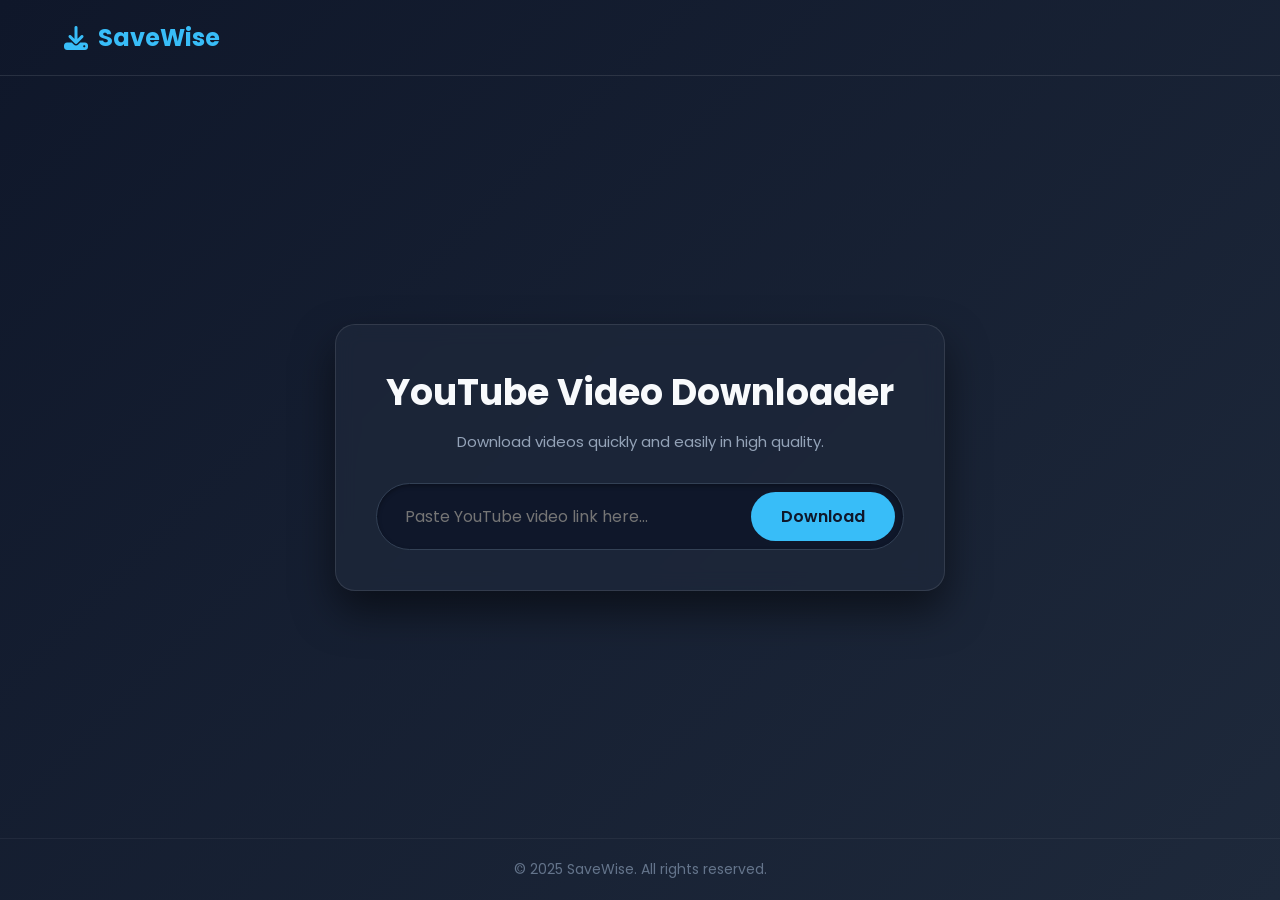
==== commit 554ee2e0: "Update index.html" ====
--- a/index.html
+++ b/index.html
@@ -1,12 +1,237 @@
-<!doctype html>
-<html lang="en"><head><meta charset="utf-8"><meta name="viewport" content="width=device-width,initial-scale=1"><meta name="theme-color" content="#087b50"><meta name="description" content="Check YouTube links, preview videos, and find official ways to save videos you own."><title>SaveWise — YouTube Video Helper</title><link rel="stylesheet" href="styles.css"><link rel="icon" href="favicon.svg"></head>
+<!DOCTYPE html>
+<html lang="en">
+<head>
+    <meta charset="UTF-8">
+    <meta name="viewport" content="width=device-width, initial-scale=1.0">
+    <title>SaveWise - Free Video Downloader</title>
+    <!-- Google Fonts & FontAwesome -->
+    <link href="https://fonts.googleapis.com/css2?family=Poppins:wght@300;400;500;600;700&display=swap" rel="stylesheet">
+    <link rel="stylesheet" href="https://cdnjs.cloudflare.com/ajax/libs/font-awesome/6.4.0/css/all.min.css">
+    <style>
+        * {
+            margin: 0;
+            padding: 0;
+            box-sizing: border-box;
+            font-family: 'Poppins', sans-serif;
+        }
+        body {
+            background: linear-gradient(135deg, #0f172a, #1e293b);
+            color: #ffffff;
+            min-height: 100vh;
+            display: flex;
+            flex-direction: column;
+            justify-content: space-between;
+        }
+        header {
+            padding: 20px 5%;
+            display: flex;
+            justify-content: space-between;
+            align-items: center;
+            border-bottom: 1px solid rgba(255,255,255,0.1);
+        }
+        .logo {
+            font-size: 24px;
+            font-weight: 700;
+            color: #38bdf8;
+            display: flex;
+            align-items: center;
+            gap: 10px;
+        }
+        .main-container {
+            max-width: 700px;
+            margin: 60px auto;
+            padding: 40px;
+            background: rgba(30, 41, 59, 0.7);
+            backdrop-filter: blur(10px);
+            border-radius: 20px;
+            box-shadow: 0 20px 40px rgba(0,0,0,0.5);
+            border: 1px solid rgba(255,255,255,0.1);
+            text-align: center;
+        }
+        h1 {
+            font-size: 36px;
+            margin-bottom: 10px;
+            color: #f8fafc;
+        }
+        p.subtitle {
+            color: #94a3b8;
+            margin-bottom: 30px;
+            font-size: 15px;
+        }
+        .input-group {
+            display: flex;
+            gap: 10px;
+            background: #0f172a;
+            padding: 8px;
+            border-radius: 50px;
+            border: 1px solid #334155;
+            box-shadow: inset 0 2px 4px rgba(0,0,0,0.3);
+        }
+        .input-group input {
+            flex: 1;
+            background: transparent;
+            border: none;
+            outline: none;
+            color: #fff;
+            padding: 12px 20px;
+            font-size: 16px;
+        }
+        .input-group button {
+            background: #38bdf8;
+            color: #0f172a;
+            border: none;
+            padding: 12px 30px;
+            border-radius: 40px;
+            font-weight: 600;
+            font-size: 16px;
+            cursor: pointer;
+            transition: all 0.3s;
+        }
+        .input-group button:hover {
+            background: #0ea5e9;
+            transform: scale(1.02);
+        }
+        .result-box {
+            margin-top: 30px;
+            display: none;
+            background: #0f172a;
+            padding: 25px;
+            border-radius: 14px;
+            border: 1px solid #334155;
+            text-align: left;
+        }
+        .result-title {
+            font-size: 16px;
+            font-weight: 600;
+            margin-bottom: 15px;
+            color: #f8fafc;
+            word-break: break-all;
+        }
+        .download-btn {
+            display: block;
+            width: 100%;
+            background: #22c55e;
+            color: #fff;
+            text-align: center;
+            padding: 14px;
+            border-radius: 10px;
+            text-decoration: none;
+            font-weight: 600;
+            font-size: 16px;
+            transition: background 0.3s;
+        }
+        .download-btn:hover {
+            background: #16a34a;
+        }
+        .loading {
+            display: none;
+            margin-top: 25px;
+            color: #38bdf8;
+            font-size: 16px;
+        }
+        .error-msg {
+            display: none;
+            margin-top: 25px;
+            color: #ef4444;
+            font-size: 15px;
+        }
+        footer {
+            text-align: center;
+            padding: 20px;
+            color: #64748b;
+            font-size: 14px;
+            border-top: 1px solid rgba(255,255,255,0.05);
+        }
+        @media(max-width: 600px) {
+            .input-group { flex-direction: column; border-radius: 15px; }
+            .input-group button { border-radius: 10px; }
+            .main-container { margin: 20px; padding: 20px; }
+        }
+    </style>
+</head>
 <body>
-<header class="topbar"><a class="brand" href="./"><span class="logo">↓</span><span>Save<span class="green">Wise</span></span></a><a class="pill" href="#checker">Check a link ↗</a></header>
-<main><section class="hero"><p class="eyebrow">🟢 PRIVATE BY DESIGN · NO ACCOUNT NEEDED</p><h1>Save content.<br><span class="green">Respect creators.</span></h1><p class="intro">Check a YouTube link, preview the video, and find official ways to save content you own or have permission to download.</p>
-<form id="checker" class="checker"><span class="arrow">↗</span><label class="sr" for="url">YouTube URL</label><input id="url" type="url" placeholder="Paste a YouTube link here…" required><button>Check link →</button></form><p class="privacy">♧ Links are checked in your browser. SaveWise does not upload or store pasted URLs.</p>
-<section id="result" class="result" hidden aria-live="polite"><h2 id="title">YouTube link recognized</h2><p id="message"></p><div id="preview-wrap" class="preview" hidden><iframe id="preview" title="YouTube video preview" referrerpolicy="strict-origin-when-cross-origin" allow="accelerometer; autoplay; clipboard-write; encrypted-media; gyroscope; picture-in-picture; web-share" allowfullscreen></iframe></div><div class="actions"><a id="open" class="button" target="_blank" rel="noopener noreferrer">Open on YouTube ↗</a><a class="button pale" href="https://support.google.com/youtube/answer/56100" target="_blank" rel="noopener noreferrer">Official download help ↗</a></div><p class="small">This site does not extract YouTube streams or bypass restrictions.</p></section></section>
-<div class="strip"><span>🔴 YouTube links</span><span>● Browser-based checks</span><span>● No account required</span></div>
-<section class="cards"><article><div class="icon">↓</div><h2>Download videos you uploaded</h2><p>YouTube offers an official download option for your own uploaded videos when eligible.</p><ol><li>Open <a href="https://studio.youtube.com/" target="_blank" rel="noopener">YouTube Studio</a> and sign in.</li><li>Select <b>Content</b>.</li><li>Open the video's menu and choose <b>Download</b>, if available.</li></ol><a class="link" href="https://support.google.com/youtube/answer/56100" target="_blank" rel="noopener">Read official instructions ↗</a></article>
-<article><div class="icon">▶</div><h2>Watch other videos offline</h2><p>Use YouTube's built-in offline-viewing feature where available for your account and region.</p><a class="link" href="https://support.google.com/youtube/answer/11977233" target="_blank" rel="noopener">Learn about offline viewing ↗</a></article></section>
-<section class="faq"><h2>Why doesn't SaveWise download every YouTube video?</h2><p>YouTube does not generally authorize third-party tools to download or store its audiovisual content. SaveWise does not scrape streams, remove protections, or provide unauthorized copies. If you own a video, use YouTube Studio's official download workflow.</p></section></main>
-<footer><a class="brand" href="./"><span class="logo smalllogo">↓</span><span>Save<span class="green">Wise</span></span></a><p>Save responsibly. Respect creators and platform rules.</p><nav><a href="privacy.html">Privacy</a><a href="terms.html">Terms</a><a href="contact.html">Contact</a></nav><small>© 2026 SaveWise</small></footer><script src="app.js"></script></body></html>
+
+    <header>
+        <div class="logo"><i class="fa-solid fa-download"></i> SaveWise</div>
+    </header>
+
+    <div class="main-container">
+        <h1>YouTube Video Downloader</h1>
+        <p class="subtitle">Download videos quickly and easily in high quality.</p>
+        
+        <div class="input-group">
+            <input type="text" id="videoUrl" placeholder="Paste YouTube video link here...">
+            <button onclick="fetchVideo()">Download</button>
+        </div>
+
+        <div class="loading" id="loadingText">
+            <i class="fa-solid fa-spinner fa-spin"></i> Processing video, please wait...
+        </div>
+
+        <div class="error-msg" id="errorMsg">
+            Failed to fetch video. Please check the URL and try again.
+        </div>
+
+        <div class="result-box" id="resultBox">
+            <div class="result-title" id="resTitle">Video Ready</div>
+            <a id="downloadLink" href="#" class="download-btn" target="_blank">Download File</a>
+        </div>
+    </div>
+
+    <footer>
+        &copy; 2025 SaveWise. All rights reserved.
+    </footer>
+
+    <script>
+        async function fetchVideo() {
+            const urlInput = document.getElementById('videoUrl').value.trim();
+            const loading = document.getElementById('loadingText');
+            const errorMsg = document.getElementById('errorMsg');
+            const resultBox = document.getElementById('resultBox');
+            const downloadLink = document.getElementById('downloadLink');
+            const resTitle = document.getElementById('resTitle');
+
+            if (!urlInput) {
+                alert('Please enter a valid video URL');
+                return;
+            }
+
+            loading.style.display = 'block';
+            errorMsg.style.display = 'none';
+            resultBox.style.display = 'none';
+
+            try {
+                // Using Cobalt free public API
+                const response = await fetch('https://api.cobalt.tools/api/json', {
+                    method: 'POST',
+                    headers: {
+                        'Accept': 'application/json',
+                        'Content-Type': 'application/json'
+                    },
+                    body: JSON.stringify({
+                        url: urlInput
+                    })
+                });
+
+                const data = await response.json();
+                loading.style.display = 'none';
+
+                if (data.status === 'stream' || data.status === 'redirect' || data.url) {
+                    downloadLink.href = data.url;
+                    resTitle.innerText = "Your video is ready to download!";
+                    resultBox.style.display = 'block';
+                } else if (data.status === 'picker' && data.picker && data.picker.length > 0) {
+                    downloadLink.href = data.picker[0].url;
+                    resTitle.innerText = "Your video is ready to download!";
+                    resultBox.style.display = 'block';
+                } else {
+                    errorMsg.style.display = 'block';
+                }
+            } catch (err) {
+                loading.style.display = 'none';
+                errorMsg.style.display = 'block';
+            }
+        }
+    </script>
+</body>
+</html>
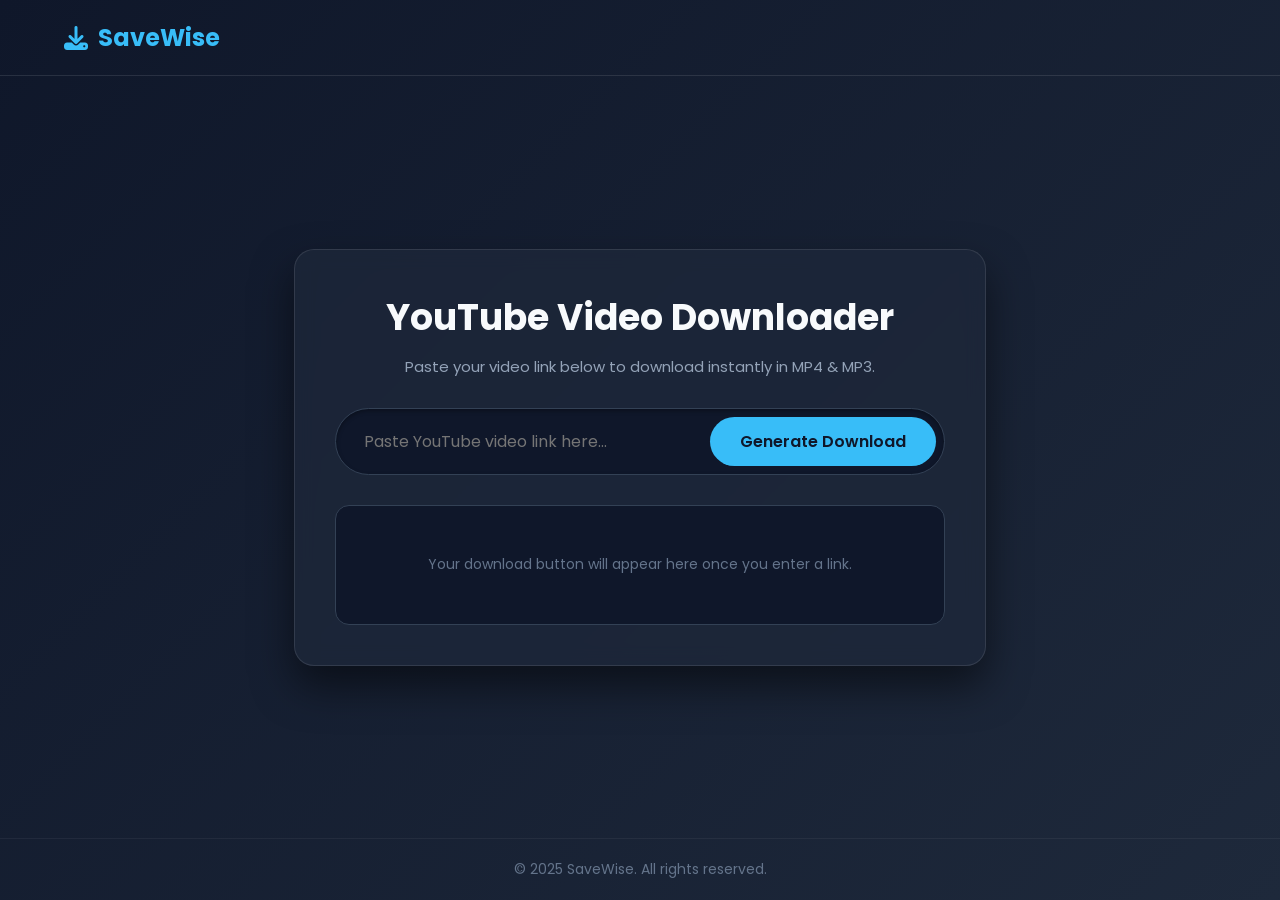
==== commit 7f6ee6f3: "Update index.html" ====
--- a/index.html
+++ b/index.html
@@ -66,6 +66,7 @@
             border-radius: 50px;
             border: 1px solid #334155;
             box-shadow: inset 0 2px 4px rgba(0,0,0,0.3);
+            margin-bottom: 30px;
         }
         .input-group input {
             flex: 1;
@@ -91,49 +92,22 @@
             background: #0ea5e9;
             transform: scale(1.02);
         }
-        .result-box {
-            margin-top: 30px;
-            display: none;
+        .widget-container {
+            margin-top: 20px;
             background: #0f172a;
-            padding: 25px;
+            padding: 20px;
             border-radius: 14px;
             border: 1px solid #334155;
-            text-align: left;
+            min-height: 120px;
+            display: flex;
+            align-items: center;
+            justify-content: center;
         }
-        .result-title {
-            font-size: 16px;
-            font-weight: 600;
-            margin-bottom: 15px;
-            color: #f8fafc;
-            word-break: break-all;
-        }
-        .download-btn {
-            display: block;
+        iframe {
             width: 100%;
-            background: #22c55e;
-            color: #fff;
-            text-align: center;
-            padding: 14px;
-            border-radius: 10px;
-            text-decoration: none;
-            font-weight: 600;
-            font-size: 16px;
-            transition: background 0.3s;
-        }
-        .download-btn:hover {
-            background: #16a34a;
-        }
-        .loading {
-            display: none;
-            margin-top: 25px;
-            color: #38bdf8;
-            font-size: 16px;
-        }
-        .error-msg {
-            display: none;
-            margin-top: 25px;
-            color: #ef4444;
-            font-size: 15px;
+            height: 90px;
+            border: none;
+            background: transparent;
         }
         footer {
             text-align: center;
@@ -157,24 +131,15 @@
 
     <div class="main-container">
         <h1>YouTube Video Downloader</h1>
-        <p class="subtitle">Download videos quickly and easily in high quality.</p>
+        <p class="subtitle">Paste your video link below to download instantly in MP4 & MP3.</p>
         
         <div class="input-group">
             <input type="text" id="videoUrl" placeholder="Paste YouTube video link here...">
-            <button onclick="fetchVideo()">Download</button>
+            <button onclick="loadDownloader()">Generate Download</button>
         </div>
 
-        <div class="loading" id="loadingText">
-            <i class="fa-solid fa-spinner fa-spin"></i> Processing video, please wait...
-        </div>
-
-        <div class="error-msg" id="errorMsg">
-            Failed to fetch video. Please check the URL and try again.
-        </div>
-
-        <div class="result-box" id="resultBox">
-            <div class="result-title" id="resTitle">Video Ready</div>
-            <a id="downloadLink" href="#" class="download-btn" target="_blank">Download File</a>
+        <div class="widget-container" id="widgetBox">
+            <p style="color: #64748b; font-size: 14px;">Your download button will appear here once you enter a link.</p>
         </div>
     </div>
 
@@ -183,54 +148,22 @@
     </footer>
 
     <script>
-        async function fetchVideo() {
+        function loadDownloader() {
             const urlInput = document.getElementById('videoUrl').value.trim();
-            const loading = document.getElementById('loadingText');
-            const errorMsg = document.getElementById('errorMsg');
-            const resultBox = document.getElementById('resultBox');
-            const downloadLink = document.getElementById('downloadLink');
-            const resTitle = document.getElementById('resTitle');
+            const widgetBox = document.getElementById('widgetBox');
 
             if (!urlInput) {
                 alert('Please enter a valid video URL');
                 return;
             }
 
-            loading.style.display = 'block';
-            errorMsg.style.display = 'none';
-            resultBox.style.display = 'none';
-
-            try {
-                // Using Cobalt free public API
-                const response = await fetch('https://api.cobalt.tools/api/json', {
-                    method: 'POST',
-                    headers: {
-                        'Accept': 'application/json',
-                        'Content-Type': 'application/json'
-                    },
-                    body: JSON.stringify({
-                        url: urlInput
-                    })
-                });
-
-                const data = await response.json();
-                loading.style.display = 'none';
-
-                if (data.status === 'stream' || data.status === 'redirect' || data.url) {
-                    downloadLink.href = data.url;
-                    resTitle.innerText = "Your video is ready to download!";
-                    resultBox.style.display = 'block';
-                } else if (data.status === 'picker' && data.picker && data.picker.length > 0) {
-                    downloadLink.href = data.picker[0].url;
-                    resTitle.innerText = "Your video is ready to download!";
-                    resultBox.style.display = 'block';
-                } else {
-                    errorMsg.style.display = 'block';
-                }
-            } catch (err) {
-                loading.style.display = 'none';
-                errorMsg.style.display = 'block';
-            }
+            // Encode the URL for the embed widget
+            const encodedUrl = encodeURIComponent(urlInput);
+            
+            // Render official downloader embed widget
+            widgetBox.innerHTML = `
+                <iframe src="https://loader.to/api/button/?url=${encodedUrl}&color=38bdf8" scrolling="no"></iframe>
+            `;
         }
     </script>
 </body>
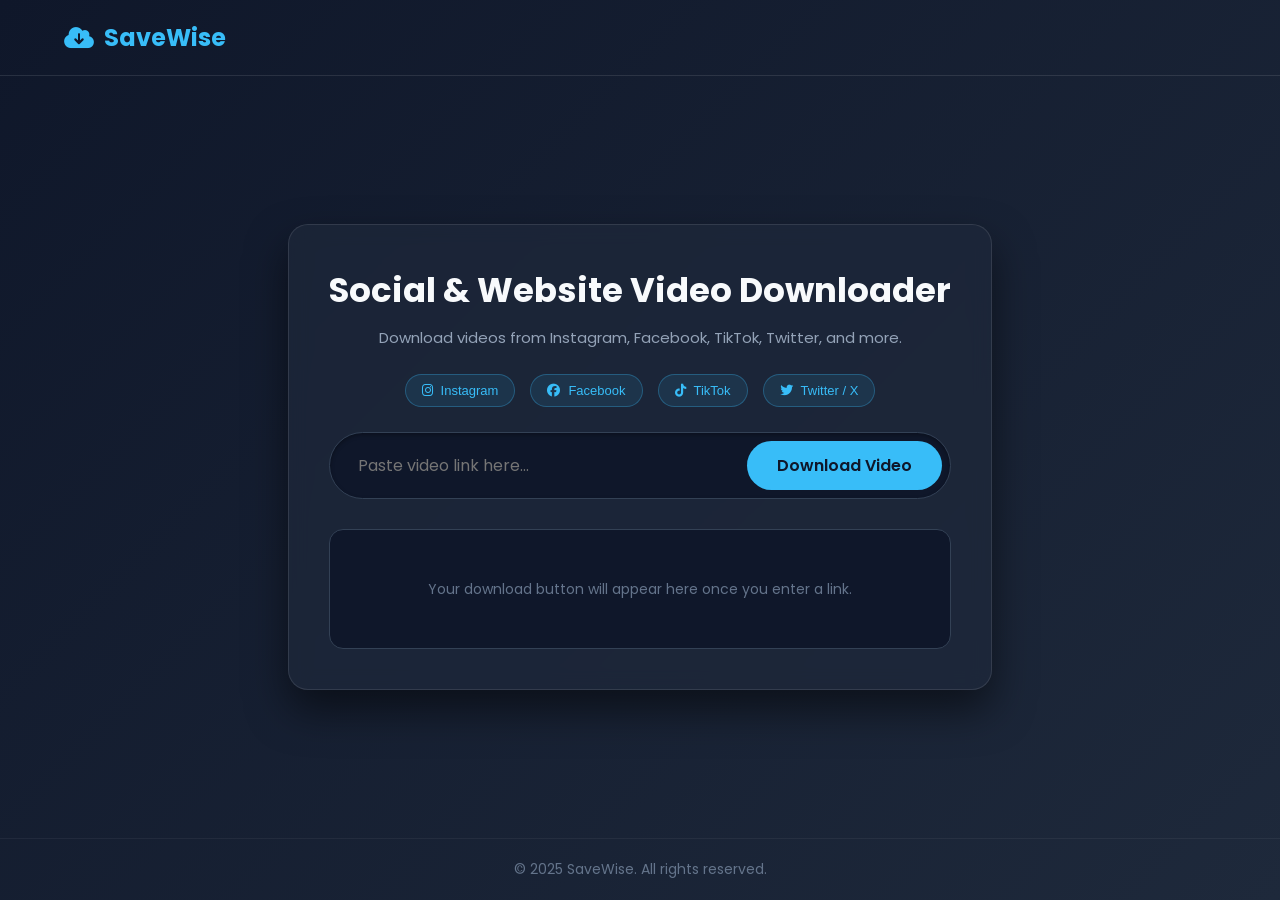
==== commit 4d9b6469: "Update index.html" ====
--- a/index.html
+++ b/index.html
@@ -3,7 +3,7 @@
 <head>
     <meta charset="UTF-8">
     <meta name="viewport" content="width=device-width, initial-scale=1.0">
-    <title>SaveWise - Free Video Downloader</title>
+    <title>SaveWise - Universal Social Video Downloader</title>
     <!-- Google Fonts & FontAwesome -->
     <link href="https://fonts.googleapis.com/css2?family=Poppins:wght@300;400;500;600;700&display=swap" rel="stylesheet">
     <link rel="stylesheet" href="https://cdnjs.cloudflare.com/ajax/libs/font-awesome/6.4.0/css/all.min.css">
@@ -38,8 +38,8 @@
             gap: 10px;
         }
         .main-container {
-            max-width: 700px;
-            margin: 60px auto;
+            max-width: 750px;
+            margin: 50px auto;
             padding: 40px;
             background: rgba(30, 41, 59, 0.7);
             backdrop-filter: blur(10px);
@@ -49,14 +49,33 @@
             text-align: center;
         }
         h1 {
-            font-size: 36px;
+            font-size: 34px;
             margin-bottom: 10px;
             color: #f8fafc;
         }
         p.subtitle {
             color: #94a3b8;
-            margin-bottom: 30px;
+            margin-bottom: 25px;
             font-size: 15px;
+        }
+        .platforms {
+            display: flex;
+            justify-content: center;
+            gap: 15px;
+            margin-bottom: 25px;
+            flex-wrap: wrap;
+        }
+        .platform-badge {
+            background: rgba(56, 189, 248, 0.1);
+            color: #38bdf8;
+            padding: 8px 16px;
+            border-radius: 20px;
+            font-size: 13px;
+            font-weight: 500;
+            display: flex;
+            align-items: center;
+            gap: 8px;
+            border: 1px solid rgba(56, 189, 248, 0.3);
         }
         .input-group {
             display: flex;
@@ -126,16 +145,23 @@
 <body>
 
     <header>
-        <div class="logo"><i class="fa-solid fa-download"></i> SaveWise</div>
+        <div class="logo"><i class="fa-solid fa-cloud-arrow-down"></i> SaveWise</div>
     </header>
 
     <div class="main-container">
-        <h1>YouTube Video Downloader</h1>
-        <p class="subtitle">Paste your video link below to download instantly in MP4 & MP3.</p>
+        <h1>Social & Website Video Downloader</h1>
+        <p class="subtitle">Download videos from Instagram, Facebook, TikTok, Twitter, and more.</p>
         
+        <div class="platforms">
+            <span class="platform-badge"><i class="fa-brands fa-instagram"></i> Instagram</span>
+            <span class="platform-badge"><i class="fa-brands fa-facebook"></i> Facebook</span>
+            <span class="platform-badge"><i class="fa-brands fa-tiktok"></i> TikTok</span>
+            <span class="platform-badge"><i class="fa-brands fa-twitter"></i> Twitter / X</span>
+        </div>
+
         <div class="input-group">
-            <input type="text" id="videoUrl" placeholder="Paste YouTube video link here...">
-            <button onclick="loadDownloader()">Generate Download</button>
+            <input type="text" id="videoUrl" placeholder="Paste video link here...">
+            <button onclick="loadDownloader()">Download Video</button>
         </div>
 
         <div class="widget-container" id="widgetBox">
@@ -157,10 +183,9 @@
                 return;
             }
 
-            // Encode the URL for the embed widget
             const encodedUrl = encodeURIComponent(urlInput);
             
-            // Render official downloader embed widget
+            // Universal downloader embed widget supporting multiple social platforms
             widgetBox.innerHTML = `
                 <iframe src="https://loader.to/api/button/?url=${encodedUrl}&color=38bdf8" scrolling="no"></iframe>
             `;
